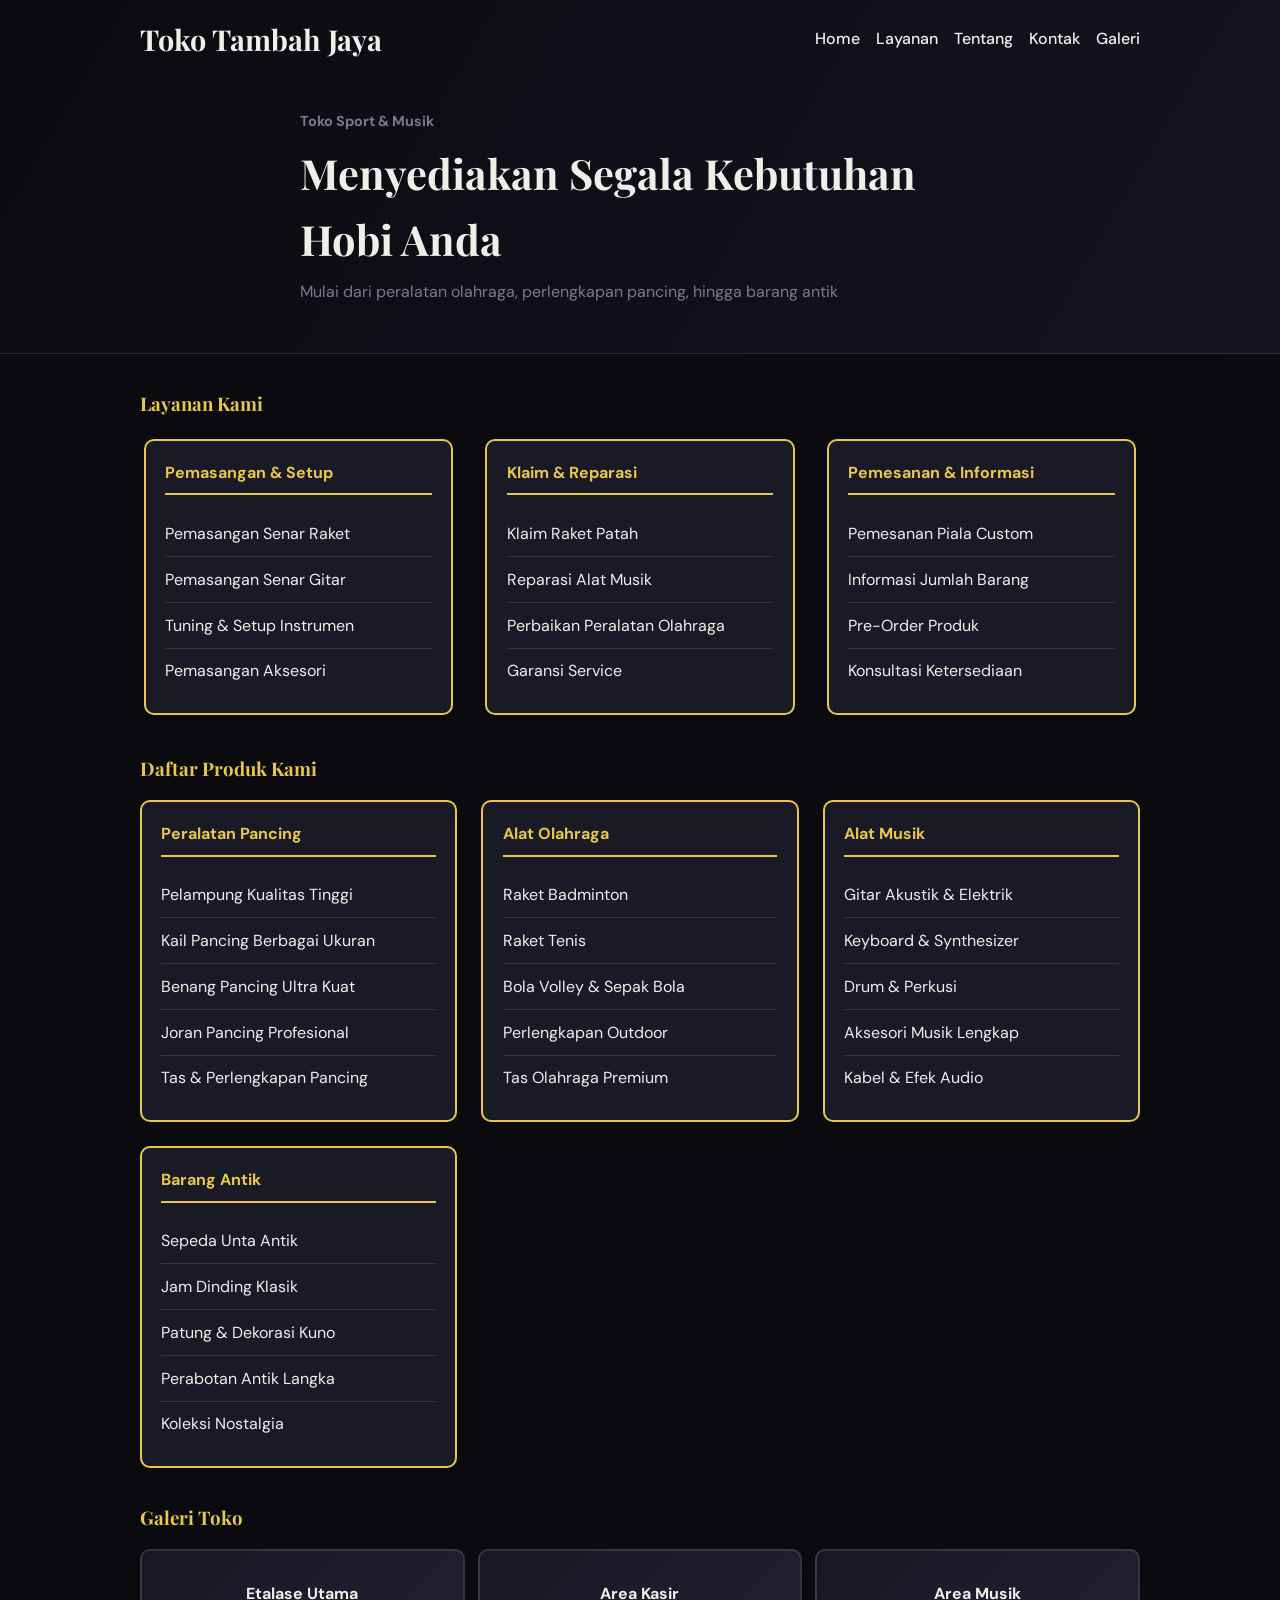
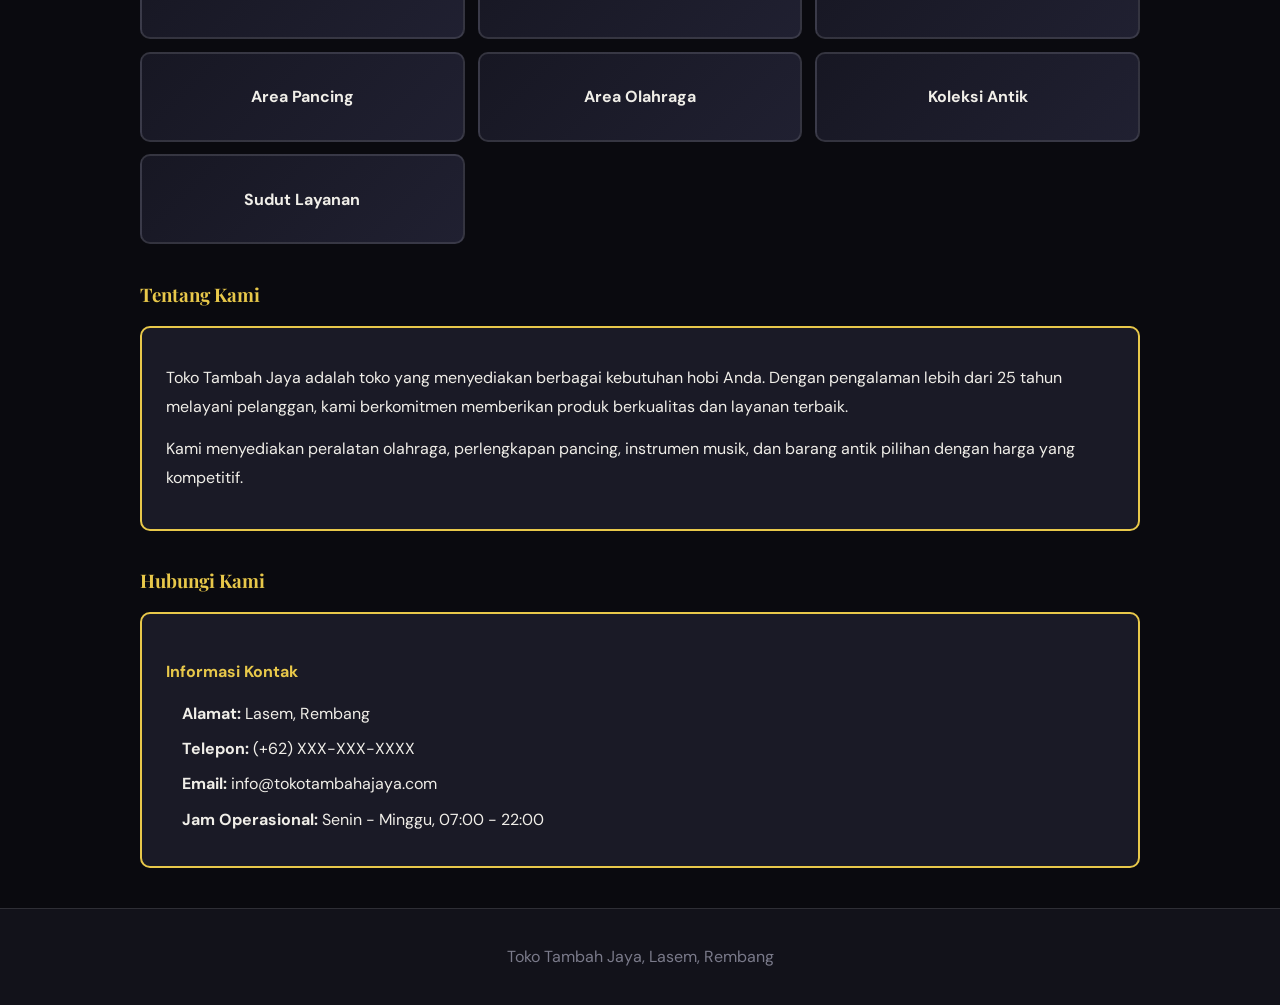
==== index.html @ a94e69ed "add first web" ====
<!doctype html>
<html lang="id">
  <head>
    <meta charset="UTF-8" />
    <meta name="viewport" content="width=device-width, initial-scale=1.0" />
    <title>Toko Tambah Jaya</title>
    <link rel="preconnect" href="https://fonts.googleapis.com" />
    <link rel="preconnect" href="https://fonts.gstatic.com" crossorigin />
    <link
      href="https://fonts.googleapis.com/css2?family=Playfair+Display:wght@700;900&family=DM+Sans:wght@400;500;700&display=swap"
      rel="stylesheet"
    />
    <link rel="stylesheet" href="style.css" />
  </head>
  <body>
    <header class="hero">
      <!-- Flexbox dipakai pada navbar -->
      <nav class="navbar container">
        <h1 class="logo">Toko Tambah Jaya</h1>
        <ul class="menu">
          <li><a href="#home">Home</a></li>
          <li><a href="#layanan">Layanan</a></li>
          <li><a href="#tentang">Tentang</a></li>
          <li><a href="#kontak">Kontak</a></li>
          <li><a href="#galeri">Galeri</a></li>
        </ul>
      </nav>

      <section class="hero-content container">
        <p class="label">Toko Sport & Musik </p>
        <h2>Menyediakan Segala Kebutuhan Hobi Anda</h2>
        <p>Mulai dari peralatan olahraga, perlengkapan pancing, hingga barang antik</p>
      </section>
    </header>

    <main class="main">

      <!-- Grid Layout dengan Box Model pada kategori layanan -->
      <section id="layanan" class="fitur container">
        <h3>Layanan Kami</h3>
        <div class="layanan-container">
          <div class="layanan-kategori">
            <h4>Pemasangan & Setup</h4>
            <ul class="layanan-list">
              <li>Pemasangan Senar Raket</li>
              <li>Pemasangan Senar Gitar</li>
              <li>Tuning & Setup Instrumen</li>
              <li>Pemasangan Aksesori</li>
            </ul>
          </div>
          <div class="layanan-kategori">
            <h4>Klaim & Reparasi</h4>
            <ul class="layanan-list">
              <li>Klaim Raket Patah</li>
              <li>Reparasi Alat Musik</li>
              <li>Perbaikan Peralatan Olahraga</li>
              <li>Garansi Service</li>
            </ul>
          </div>
          <div class="layanan-kategori">
            <h4>Pemesanan & Informasi</h4>
            <ul class="layanan-list">
              <li>Pemesanan Piala Custom</li>
              <li>Informasi Jumlah Barang</li>
              <li>Pre-Order Produk</li>
              <li>Konsultasi Ketersediaan</li>
            </ul>
          </div>
        </div>
      </section>

      <!-- Flexbox juga dipakai pada produk-list -->
      <section id="produk" class="produk container">
        <h3>Daftar Produk Kami</h3>
        <div class="kategori-produk">
          <div class="kategori">
            <h4>Peralatan Pancing</h4>
            <ul class="item-list">
              <li>Pelampung Kualitas Tinggi</li>
              <li>Kail Pancing Berbagai Ukuran</li>
              <li>Benang Pancing Ultra Kuat</li>
              <li>Joran Pancing Profesional</li>
              <li>Tas & Perlengkapan Pancing</li>
            </ul>
          </div>
          <div class="kategori">
            <h4>Alat Olahraga</h4>
            <ul class="item-list">
              <li>Raket Badminton</li>
              <li>Raket Tenis</li>
              <li>Bola Volley & Sepak Bola</li>
              <li>Perlengkapan Outdoor</li>
              <li>Tas Olahraga Premium</li>
            </ul>
          </div>
          <div class="kategori">
            <h4>Alat Musik</h4>
            <ul class="item-list">
              <li>Gitar Akustik & Elektrik</li>
              <li>Keyboard & Synthesizer</li>
              <li>Drum & Perkusi</li>
              <li>Aksesori Musik Lengkap</li>
              <li>Kabel & Efek Audio</li>
            </ul>
          </div>
          <div class="kategori">
            <h4>Barang Antik</h4>
            <ul class="item-list">
              <li>Sepeda Unta Antik</li>
              <li>Jam Dinding Klasik</li>
              <li>Patung & Dekorasi Kuno</li>
              <li>Perabotan Antik Langka</li>
              <li>Koleksi Nostalgia</li>
            </ul>
          </div>
        </div>
      </section>

      <!-- Grid Layout dipakai pada .galeri-grid -->
      <section id="galeri" class="galeri container">
        <h3>Galeri Toko</h3>
        <div class="galeri-grid">
          <div class="kotak">Etalase Utama</div>
          <div class="kotak">Area Kasir</div>
          <div class="kotak">Area Musik</div>
          <div class="kotak">Area Pancing</div>
          <div class="kotak">Area Olahraga</div>
          <div class="kotak">Koleksi Antik</div>
          <div class="kotak">Sudut Layanan</div>
        </div>
      </section>

      <!-- Tentang Kami Section -->
      <section id="tentang" class="tentang container">
        <h3>Tentang Kami</h3>
        <div class="tentang-content">
          <p>Toko Tambah Jaya adalah toko yang menyediakan berbagai kebutuhan hobi Anda. Dengan pengalaman lebih dari 25 tahun melayani pelanggan, kami berkomitmen memberikan produk berkualitas dan layanan terbaik.</p>
          <p>Kami menyediakan peralatan olahraga, perlengkapan pancing, instrumen musik, dan barang antik pilihan dengan harga yang kompetitif.</p>
        </div>
      </section>

      <!-- Kontak Section -->
      <section id="kontak" class="kontak container">
        <h3>Hubungi Kami</h3>
        <div class="kontak-content">
          <div class="kontak-info">
            <h4>Informasi Kontak</h4>
            <p><strong>Alamat:</strong> Lasem, Rembang</p>
            <p><strong>Telepon:</strong> (+62) XXX-XXX-XXXX</p>
            <p><strong>Email:</strong> info@tokotambahajaya.com</p>
            <p><strong>Jam Operasional:</strong> Senin - Minggu, 07:00 - 22:00</p>
          </div>
        </div>
      </section>
    </main>

    <footer class="footer">
      <p>Toko Tambah Jaya, Lasem, Rembang</p>
    </footer>
  </body>
</html>
---- style.css ----
/* Variabel warna utama tema website */
:root {
  --bg: #0a0a0f;
  --surface: #12121a;
  --card: #1a1a26;
  --text: #f0eee8;
  --muted: #7a7a8a;
  --line: rgba(255, 255, 255, 0.12);
  --accent: #e8c84a;
  --accent2: #4a9ee8;
}

/* Box sizing global agar ukuran elemen lebih konsisten */
* {
  box-sizing: border-box;
}

body {
  margin: 0;
  font-family: "DM Sans", sans-serif;
  color: var(--text);
  background: var(--bg);
  line-height: 1.6;
}

.container {
  /* Membatasi lebar konten di tengah halaman */
  width: min(1000px, 92%);
  margin: 0 auto;
}

.hero {
  background: linear-gradient(120deg, #0a0a0f 0%, #141420 100%);
  color: var(--text);
  padding-bottom: 3rem;
  border-bottom: 1px solid var(--line);
}

.navbar {
  /* Flexbox: menyusun logo dan menu secara horizontal */
  display: flex;
  justify-content: space-between;
  align-items: center;
  padding: 1rem 0;
  gap: 1rem;
}

.logo {
  margin: 0;
  font-family: "Playfair Display", serif;
  font-size: clamp(1.2rem, 2.5vw, 1.8rem);
}

.menu {
  list-style: none;
  display: flex;
  gap: 1rem;
  margin: 0;
  padding: 0;
}

.menu a {
  color: var(--text);
  text-decoration: none;
  font-weight: 500;
}

.menu a:hover {
  color: var(--accent);
}

.hero-content {
  padding: 2rem 0 0;
  max-width: 680px;
}

.label {
  margin: 0;
  color: var(--accent);
  font-weight: 700;
  font-size: 0.9rem;
}

.hero-content h2 {
  margin: 0.4rem 0;
  font-family: "Playfair Display", serif;
  font-size: clamp(1.6rem, 4vw, 2.6rem);
}

.hero-content p {
  margin: 0;
  color: var(--muted);
}

.fitur {
  margin-top: 2.2rem;
}

.fitur h3 {
  font-family: "Playfair Display", serif;
  color: var(--accent);
  margin-bottom: 1rem;
}

.layanan-container {
  /* Grid: kategori layanan dalam 3 kolom */
  display: grid;
  grid-template-columns: repeat(auto-fit, minmax(250px, 1fr));
  gap: 1.5rem;
}

.layanan-kategori {
  /* Box Model: padding, border, margin untuk visual hierarchy */
  background: var(--card);
  border: 2px solid var(--accent);
  border-radius: 10px;
  padding: 1.2rem;
  margin: 0.25rem;
}

.layanan-kategori h4 {
  margin-top: 0;
  margin-bottom: 1rem;
  color: var(--accent);
  border-bottom: 2px solid var(--accent);
  padding-bottom: 0.5rem;
}

.layanan-list {
  list-style: none;
  margin: 0;
  padding: 0;
}

.layanan-list li {
  padding: 0.6rem 0;
  color: var(--text);
  border-bottom: 1px solid var(--line);
}

.layanan-list li:last-child {
  border-bottom: none;
}

.produk h3,
.galeri h3 {
  margin-bottom: 1rem;
  font-family: "Playfair Display", serif;
  color: var(--accent);
}

.produk,
.galeri {
  margin-top: 2.2rem;
}

.produk-list {
  /* Flexbox: daftar produk sejajar lalu wrap saat ruang sempit */
  display: flex;
  gap: 1rem;
  flex-wrap: wrap;
}

.kategori-produk {
  /* Grid: kategori produk dalam 3 kolom */
  display: grid;
  grid-template-columns: repeat(auto-fit, minmax(250px, 1fr));
  gap: 1.5rem;
}

.kategori {
  background: var(--card);
  border: 2px solid var(--accent);
  border-radius: 10px;
  padding: 1.2rem;
}

.kategori h4 {
  margin-top: 0;
  margin-bottom: 1rem;
  color: var(--accent);
  border-bottom: 2px solid var(--accent);
  padding-bottom: 0.5rem;
}

.item-list {
  list-style: none;
  margin: 0;
  padding: 0;
}

.item-list li {
  padding: 0.6rem 0;
  color: var(--text);
  border-bottom: 1px solid var(--line);
}

.item-list li:last-child {
  border-bottom: none;
}

.produk-item {
  flex: 1 1 220px;
  background: var(--card);
  border: 2px solid var(--line);
  padding: 1rem;
  border-radius: 10px;
}

.galeri-grid {
  /* Grid: area galeri dibuat 3 kolom */
  display: grid;
  grid-template-columns: repeat(3, 1fr);
  gap: 0.8rem;
}

.kotak {
  background: linear-gradient(135deg, #171723 0%, #202031 100%);
  border: 2px solid var(--line);
  border-radius: 10px;
  min-height: 90px;
  display: grid;
  place-items: center;
  font-weight: 700;
  color: var(--text);
}

.tentang {
  margin-top: 2.2rem;
}

.tentang h3,
.kontak h3 {
  font-family: "Playfair Display", serif;
  color: var(--accent);
  margin-bottom: 1rem;
}

.tentang-content,
.kontak-content {
  background: var(--card);
  border: 2px solid var(--accent);
  border-radius: 10px;
  padding: 1.5rem;
}

.tentang-content p {
  margin: 0.8rem 0;
  color: var(--text);
  line-height: 1.8;
}

.kontak {
  margin-top: 2.2rem;
  margin-bottom: 2rem;
}

.kontak-info {
  color: var(--text);
}

.kontak-info h4 {
  color: var(--accent);
  margin-bottom: 1rem;
}

.kontak-info p {
  margin: 0.6rem 0;
  padding-left: 1rem;
}

.footer {
  margin-top: 2.5rem;
  text-align: center;
  padding: 1.2rem;
  color: var(--muted);
  background: var(--surface);
  border-top: 1px solid var(--line);
}

@media (max-width: 700px) {
  /* Responsive: di layar kecil, layout dibuat lebih vertikal */
  .navbar {
    flex-direction: column;
    align-items: flex-start;
  }

  .layanan-container {
    grid-template-columns: 1fr;
  }

  .kategori-produk {
    grid-template-columns: 1fr;
  }

  .galeri-grid {
    grid-template-columns: 1fr;
  }
}
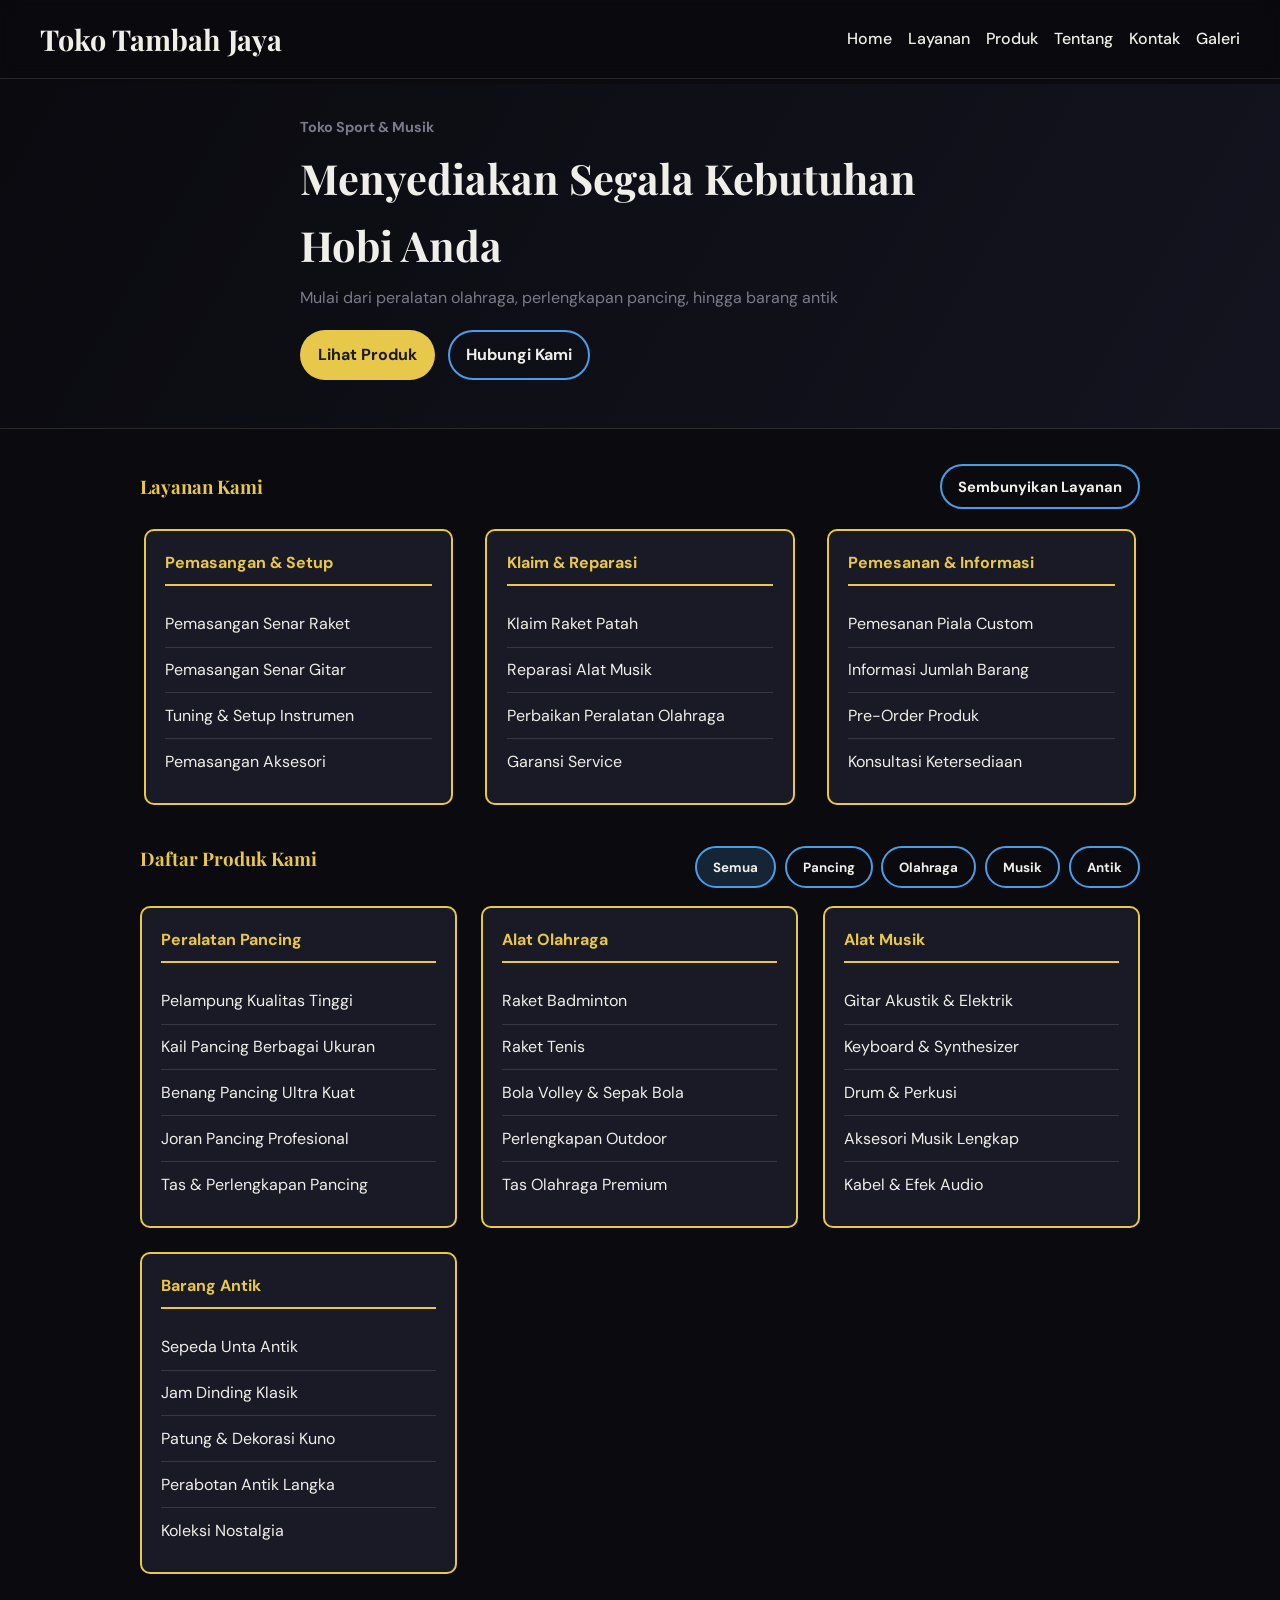
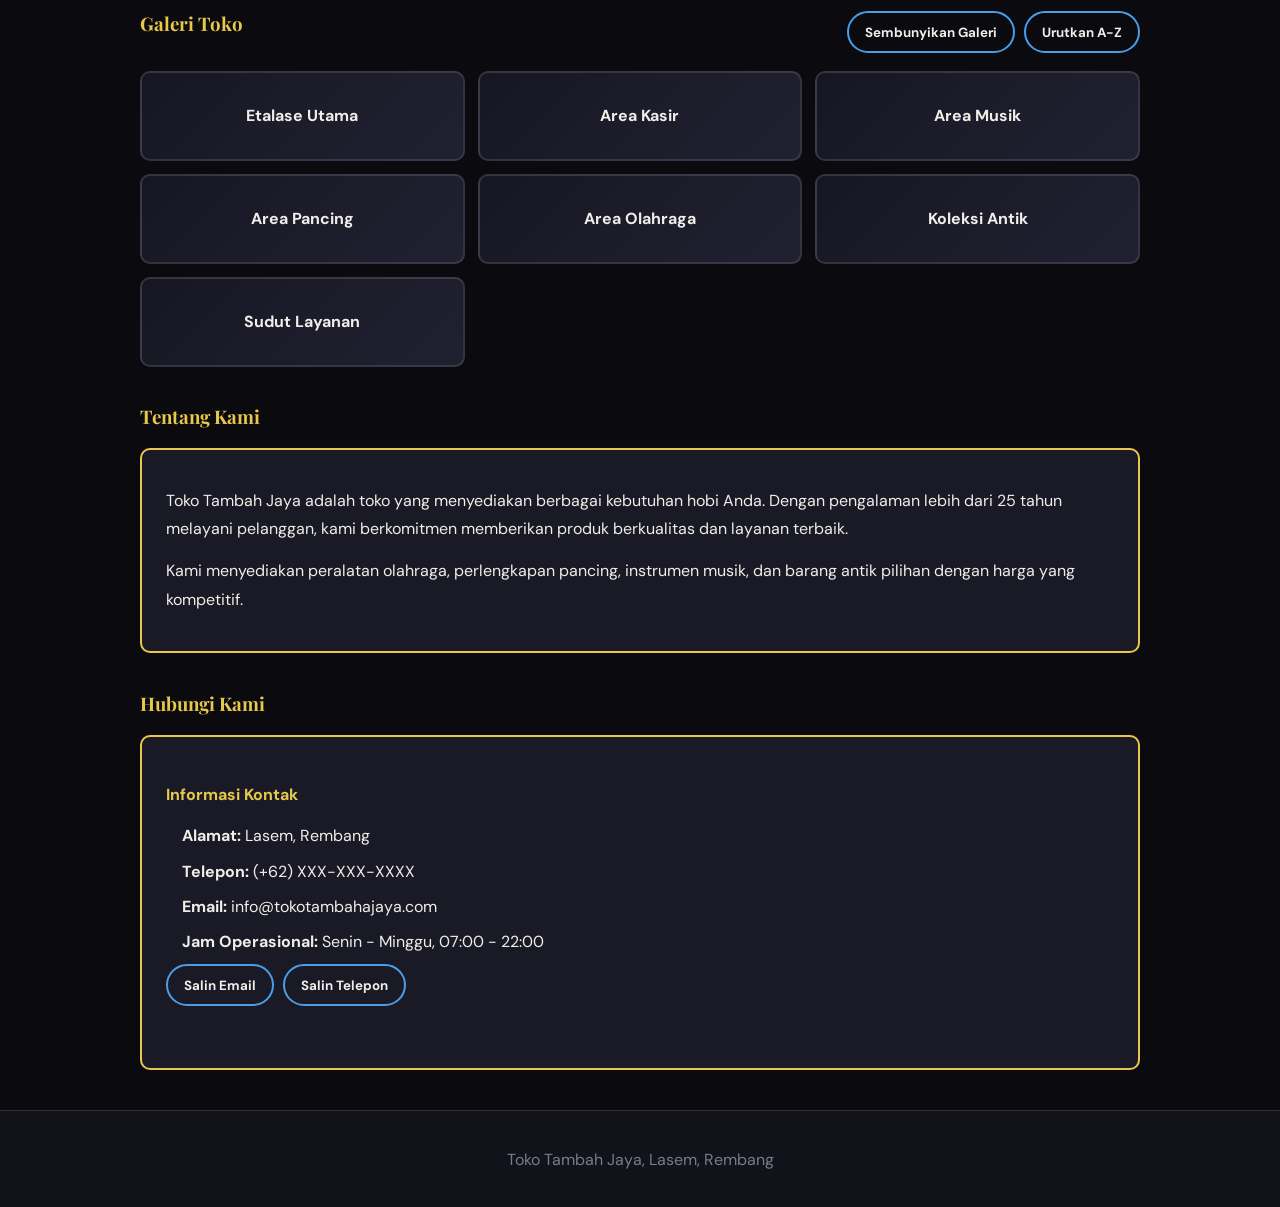
==== commit 4b7db045: "Add jquery lanjutan tugas" ====
--- a/index.html
+++ b/index.html
@@ -13,13 +13,14 @@
     <link rel="stylesheet" href="style.css" />
   </head>
   <body>
-    <header class="hero">
+    <header id="home" class="hero">
       <!-- Flexbox dipakai pada navbar -->
       <nav class="navbar container">
         <h1 class="logo">Toko Tambah Jaya</h1>
         <ul class="menu">
           <li><a href="#home">Home</a></li>
           <li><a href="#layanan">Layanan</a></li>
+          <li><a href="#produk">Produk</a></li>
           <li><a href="#tentang">Tentang</a></li>
           <li><a href="#kontak">Kontak</a></li>
           <li><a href="#galeri">Galeri</a></li>
@@ -30,6 +31,10 @@
         <p class="label">Toko Sport & Musik </p>
         <h2>Menyediakan Segala Kebutuhan Hobi Anda</h2>
         <p>Mulai dari peralatan olahraga, perlengkapan pancing, hingga barang antik</p>
+        <div class="cta-group">
+          <a class="btn btn-primary" href="#produk">Lihat Produk</a>
+          <a class="btn btn-secondary" href="#kontak">Hubungi Kami</a>
+        </div>
       </section>
     </header>
 
@@ -37,8 +42,19 @@
 
       <!-- Grid Layout dengan Box Model pada kategori layanan -->
       <section id="layanan" class="fitur container">
-        <h3>Layanan Kami</h3>
-        <div class="layanan-container">
+        <div class="section-head">
+          <h3>Layanan Kami</h3>
+          <button
+            id="toggle-layanan"
+            class="btn btn-secondary btn-toggle"
+            type="button"
+            aria-controls="layanan-list"
+            aria-expanded="true"
+          >
+            Sembunyikan Layanan
+          </button>
+        </div>
+        <div id="layanan-list" class="layanan-container">
           <div class="layanan-kategori">
             <h4>Pemasangan & Setup</h4>
             <ul class="layanan-list">
@@ -71,9 +87,18 @@
 
       <!-- Flexbox juga dipakai pada produk-list -->
       <section id="produk" class="produk container">
-        <h3>Daftar Produk Kami</h3>
-        <div class="kategori-produk">
-          <div class="kategori">
+        <div class="section-head">
+          <h3>Daftar Produk Kami</h3>
+          <div class="produk-actions">
+            <button class="btn btn-secondary btn-filter is-active" type="button" data-filter="all">Semua</button>
+            <button class="btn btn-secondary btn-filter" type="button" data-filter="pancing">Pancing</button>
+            <button class="btn btn-secondary btn-filter" type="button" data-filter="olahraga">Olahraga</button>
+            <button class="btn btn-secondary btn-filter" type="button" data-filter="musik">Musik</button>
+            <button class="btn btn-secondary btn-filter" type="button" data-filter="antik">Antik</button>
+          </div>
+        </div>
+        <div class="kategori-produk" id="produk-list">
+          <div class="kategori" data-category="pancing">
             <h4>Peralatan Pancing</h4>
             <ul class="item-list">
               <li>Pelampung Kualitas Tinggi</li>
@@ -83,7 +108,7 @@
               <li>Tas & Perlengkapan Pancing</li>
             </ul>
           </div>
-          <div class="kategori">
+          <div class="kategori" data-category="olahraga">
             <h4>Alat Olahraga</h4>
             <ul class="item-list">
               <li>Raket Badminton</li>
@@ -93,7 +118,7 @@
               <li>Tas Olahraga Premium</li>
             </ul>
           </div>
-          <div class="kategori">
+          <div class="kategori" data-category="musik">
             <h4>Alat Musik</h4>
             <ul class="item-list">
               <li>Gitar Akustik & Elektrik</li>
@@ -103,7 +128,7 @@
               <li>Kabel & Efek Audio</li>
             </ul>
           </div>
-          <div class="kategori">
+          <div class="kategori" data-category="antik">
             <h4>Barang Antik</h4>
             <ul class="item-list">
               <li>Sepeda Unta Antik</li>
@@ -118,8 +143,14 @@
 
       <!-- Grid Layout dipakai pada .galeri-grid -->
       <section id="galeri" class="galeri container">
-        <h3>Galeri Toko</h3>
-        <div class="galeri-grid">
+        <div class="section-head">
+          <h3>Galeri Toko</h3>
+          <div class="galeri-actions">
+            <button id="toggle-galeri" class="btn btn-secondary" type="button" aria-controls="galeri-list" aria-expanded="true">Sembunyikan Galeri</button>
+            <button id="urutkan-galeri" class="btn btn-secondary" type="button" data-sorted="false">Urutkan A-Z</button>
+          </div>
+        </div>
+        <div id="galeri-list" class="galeri-grid">
           <div class="kotak">Etalase Utama</div>
           <div class="kotak">Area Kasir</div>
           <div class="kotak">Area Musik</div>
@@ -149,6 +180,11 @@
             <p><strong>Telepon:</strong> (+62) XXX-XXX-XXXX</p>
             <p><strong>Email:</strong> info@tokotambahajaya.com</p>
             <p><strong>Jam Operasional:</strong> Senin - Minggu, 07:00 - 22:00</p>
+            <div class="kontak-actions">
+              <button id="copy-email" class="btn btn-secondary" type="button">Salin Email</button>
+              <button id="copy-phone" class="btn btn-secondary" type="button">Salin Telepon</button>
+            </div>
+            <p id="kontak-status" class="kontak-status" aria-live="polite"></p>
           </div>
         </div>
       </section>
@@ -157,5 +193,196 @@
     <footer class="footer">
       <p>Toko Tambah Jaya, Lasem, Rembang</p>
     </footer>
+
+    <script src="https://code.jquery.com/jquery-3.7.1.min.js"></script>
+    <script>
+      if (typeof window.jQuery !== "undefined") {
+        $(function () {
+          var $links = $(".menu a, .btn[href^='#']");
+          var $layananToggle = $("#toggle-layanan");
+          var $layananList = $("#layanan-list");
+          var $filterButtons = $(".btn-filter");
+          var $produkCards = $("#produk-list .kategori");
+          var $toggleGaleri = $("#toggle-galeri");
+          var $galeriList = $("#galeri-list");
+          var $galeriItems = $("#galeri-list .kotak");
+          var $sortGaleri = $("#urutkan-galeri");
+          var $copyEmail = $("#copy-email");
+          var $copyPhone = $("#copy-phone");
+          var $kontakStatus = $("#kontak-status");
+
+          $galeriItems.each(function (index) {
+            $(this).attr("data-original-index", index);
+          });
+
+          $links.on("click", function (event) {
+            var targetId = $(this).attr("href");
+            if (!targetId || targetId.charAt(0) !== "#") return;
+
+            var $target = $(targetId);
+            if (!$target.length) return;
+
+            event.preventDefault();
+
+            var navHeight = $(".navbar").outerHeight() || 0;
+            var destination = $target.offset().top - navHeight - 12;
+
+            $("html, body").animate(
+              {
+                scrollTop: Math.max(destination, 0),
+              },
+              500
+            );
+
+            $(".menu a").removeClass("active");
+            $('.menu a[href="' + targetId + '"]').addClass("active");
+          });
+
+          $layananToggle.on("click", function () {
+            var isVisible = $layananList.is(":visible");
+
+            $layananList.stop(true, true).slideToggle(280);
+            $(this)
+              .attr("aria-expanded", String(!isVisible))
+              .text(isVisible ? "Tampilkan Layanan" : "Sembunyikan Layanan")
+              .toggleClass("is-active", !isVisible);
+          });
+
+          function showCard($card) {
+            if ($card.is(":visible")) return;
+
+            $card
+              .stop(true, true)
+              .css("opacity", 0)
+              .slideDown(240)
+              .animate(
+                {
+                  opacity: 1
+                },
+                220
+              );
+          }
+
+          function hideCard($card) {
+            if (!$card.is(":visible")) return;
+
+            $card
+              .stop(true, true)
+              .animate(
+                {
+                  opacity: 0
+                },
+                170,
+                function () {
+                  $(this).slideUp(210);
+                }
+              );
+          }
+
+          $filterButtons.on("click", function () {
+            var filter = $(this).data("filter");
+
+            $filterButtons.removeClass("is-active");
+            $(this).addClass("is-active");
+
+            if (filter === "all") {
+              $produkCards.each(function () {
+                showCard($(this));
+              });
+              return;
+            }
+
+            $produkCards.each(function () {
+              var $card = $(this);
+              var category = $card.data("category");
+              if (category === filter) {
+                showCard($card);
+              } else {
+                hideCard($card);
+              }
+            });
+          });
+
+          $toggleGaleri.on("click", function () {
+            var isVisible = $galeriList.is(":visible");
+            $galeriList.stop(true, true).slideToggle(250);
+            $(this)
+              .attr("aria-expanded", String(!isVisible))
+              .text(isVisible ? "Tampilkan Galeri" : "Sembunyikan Galeri");
+          });
+
+          $sortGaleri.on("click", function () {
+            if (!$galeriItems.length) return;
+
+            var isSorted = $(this).attr("data-sorted") === "true";
+            var $items = $galeriList.children(".kotak").get();
+
+            $items.sort(function (a, b) {
+              var aText = $(a).text().trim();
+              var bText = $(b).text().trim();
+
+              if (isSorted) {
+                return Number($(a).attr("data-original-index")) - Number($(b).attr("data-original-index"));
+              }
+
+              return aText.localeCompare(bText, "id");
+            });
+
+            $.each($items, function (_, item) {
+              $galeriList.append(item);
+            });
+
+            $(this)
+              .attr("data-sorted", String(!isSorted))
+              .text(isSorted ? "Urutkan A-Z" : "Kembalikan Urutan");
+          });
+
+          function copyText(text, label) {
+            if (navigator.clipboard && window.isSecureContext) {
+              navigator.clipboard.writeText(text).then(function () {
+                $kontakStatus.text(label + " berhasil disalin.");
+              }).catch(function () {
+                $kontakStatus.text("Gagal menyalin " + label.toLowerCase() + ".");
+              });
+              return;
+            }
+
+            var $tempInput = $("<input>");
+            $("body").append($tempInput);
+            $tempInput.val(text).trigger("select");
+
+            try {
+              document.execCommand("copy");
+              $kontakStatus.text(label + " berhasil disalin.");
+            } catch (error) {
+              $kontakStatus.text("Gagal menyalin " + label.toLowerCase() + ".");
+            }
+
+            $tempInput.remove();
+          }
+
+          $copyEmail.on("click", function () {
+            copyText("info@tokotambahajaya.com", "Email");
+          });
+
+          $copyPhone.on("click", function () {
+            copyText("(+62) XXX-XXX-XXXX", "Telepon");
+          });
+
+          function revealOnScroll() {
+            var triggerBottom = $(window).scrollTop() + $(window).height() * 0.9;
+            $("main section").each(function () {
+              var $section = $(this);
+              if ($section.offset().top < triggerBottom) {
+                $section.addClass("is-visible");
+              }
+            });
+          }
+
+          $(window).on("scroll", revealOnScroll);
+          revealOnScroll();
+        });
+      }
+    </script>
   </body>
 </html>
--- a/style.css
+++ b/style.css
@@ -21,6 +21,7 @@
   color: var(--text);
   background: var(--bg);
   line-height: 1.6;
+  padding-top: 84px;
 }
 
 .container {
@@ -41,8 +42,17 @@
   display: flex;
   justify-content: space-between;
   align-items: center;
-  padding: 1rem 0;
+  padding: 1rem clamp(1rem, 4vw, 2.5rem);
   gap: 1rem;
+  position: fixed;
+  top: 0;
+  left: 0;
+  right: 0;
+  width: 100%;
+  z-index: 20;
+  backdrop-filter: blur(8px);
+  background: rgba(10, 10, 15, 0.72);
+  border-bottom: 1px solid var(--line);
 }
 
 .logo {
@@ -63,10 +73,15 @@
   color: var(--text);
   text-decoration: none;
   font-weight: 500;
-}
-
-.menu a:hover {
-  color: var(--accent);
+  padding-bottom: 0.2rem;
+  border-bottom: 2px solid transparent;
+  transition: color 0.2s ease, border-color 0.2s ease;
+}
+
+.menu a:hover,
+.menu a.active {
+  color: var(--accent);
+  border-color: var(--accent);
 }
 
 .hero-content {
@@ -92,14 +107,83 @@
   color: var(--muted);
 }
 
+.cta-group {
+  display: flex;
+  flex-wrap: wrap;
+  gap: 0.8rem;
+  margin-top: 1.2rem;
+}
+
+.btn {
+  font-family: inherit;
+  text-decoration: none;
+  font-weight: 700;
+  padding: 0.65rem 1rem;
+  border-radius: 999px;
+  border: 2px solid transparent;
+  background: transparent;
+  cursor: pointer;
+  transition: transform 0.2s ease, border-color 0.2s ease, opacity 0.2s ease;
+}
+
+.btn:hover {
+  transform: translateY(-2px);
+}
+
+.btn-primary {
+  background: var(--accent);
+  color: #1c1a10;
+}
+
+.btn-secondary {
+  border-color: var(--accent2);
+  color: var(--text);
+}
+
+.btn-secondary:hover {
+  background: rgba(74, 158, 232, 0.12);
+}
+
 .fitur {
   margin-top: 2.2rem;
 }
 
+main section {
+  scroll-margin-top: 7rem;
+  opacity: 0;
+  transform: translateY(20px);
+  transition: opacity 0.45s ease, transform 0.45s ease;
+}
+
+main section.is-visible {
+  opacity: 1;
+  transform: translateY(0);
+}
+
 .fitur h3 {
   font-family: "Playfair Display", serif;
   color: var(--accent);
-  margin-bottom: 1rem;
+  margin: 0;
+}
+
+.section-head {
+  display: flex;
+  justify-content: space-between;
+  align-items: center;
+  gap: 1rem;
+  margin-bottom: 1rem;
+}
+
+.section-head h3 {
+  margin: 0;
+}
+
+.btn-toggle {
+  font-size: 0.92rem;
+}
+
+.btn-toggle.is-active {
+  background: rgba(74, 158, 232, 0.16);
 }
 
 .layanan-container {
@@ -154,6 +238,19 @@
   margin-top: 2.2rem;
 }
 
+.produk-actions,
+.galeri-actions,
+.kontak-actions {
+  display: flex;
+  flex-wrap: wrap;
+  gap: 0.55rem;
+}
+
+.btn-filter.is-active {
+  background: rgba(74, 158, 232, 0.18);
+  border-color: var(--accent2);
+}
+
 .produk-list {
   /* Flexbox: daftar produk sejajar lalu wrap saat ruang sempit */
   display: flex;
@@ -173,6 +270,8 @@
   border: 2px solid var(--accent);
   border-radius: 10px;
   padding: 1.2rem;
+  transition: opacity 0.2s ease;
+  will-change: opacity, transform;
 }
 
 .kategori h4 {
@@ -223,6 +322,7 @@
   place-items: center;
   font-weight: 700;
   color: var(--text);
+  transition: border-color 0.2s ease, box-shadow 0.2s ease, transform 0.2s ease;
 }
 
 .tentang {
@@ -267,6 +367,13 @@
 .kontak-info p {
   margin: 0.6rem 0;
   padding-left: 1rem;
+}
+
+.kontak-status {
+  margin: 0.9rem 0 0;
+  padding-left: 0;
+  color: #c9d8ff;
+  min-height: 1.2rem;
 }
 
 .footer {
@@ -280,15 +387,26 @@
 
 @media (max-width: 700px) {
   /* Responsive: di layar kecil, layout dibuat lebih vertikal */
+  body {
+    padding-top: 112px;
+  }
+
   .navbar {
     flex-direction: column;
     align-items: flex-start;
+    width: 100%;
+    padding: 0.75rem 1rem;
   }
 
   .layanan-container {
     grid-template-columns: 1fr;
   }
 
+  .section-head {
+    flex-direction: column;
+    align-items: flex-start;
+  }
+
   .kategori-produk {
     grid-template-columns: 1fr;
   }
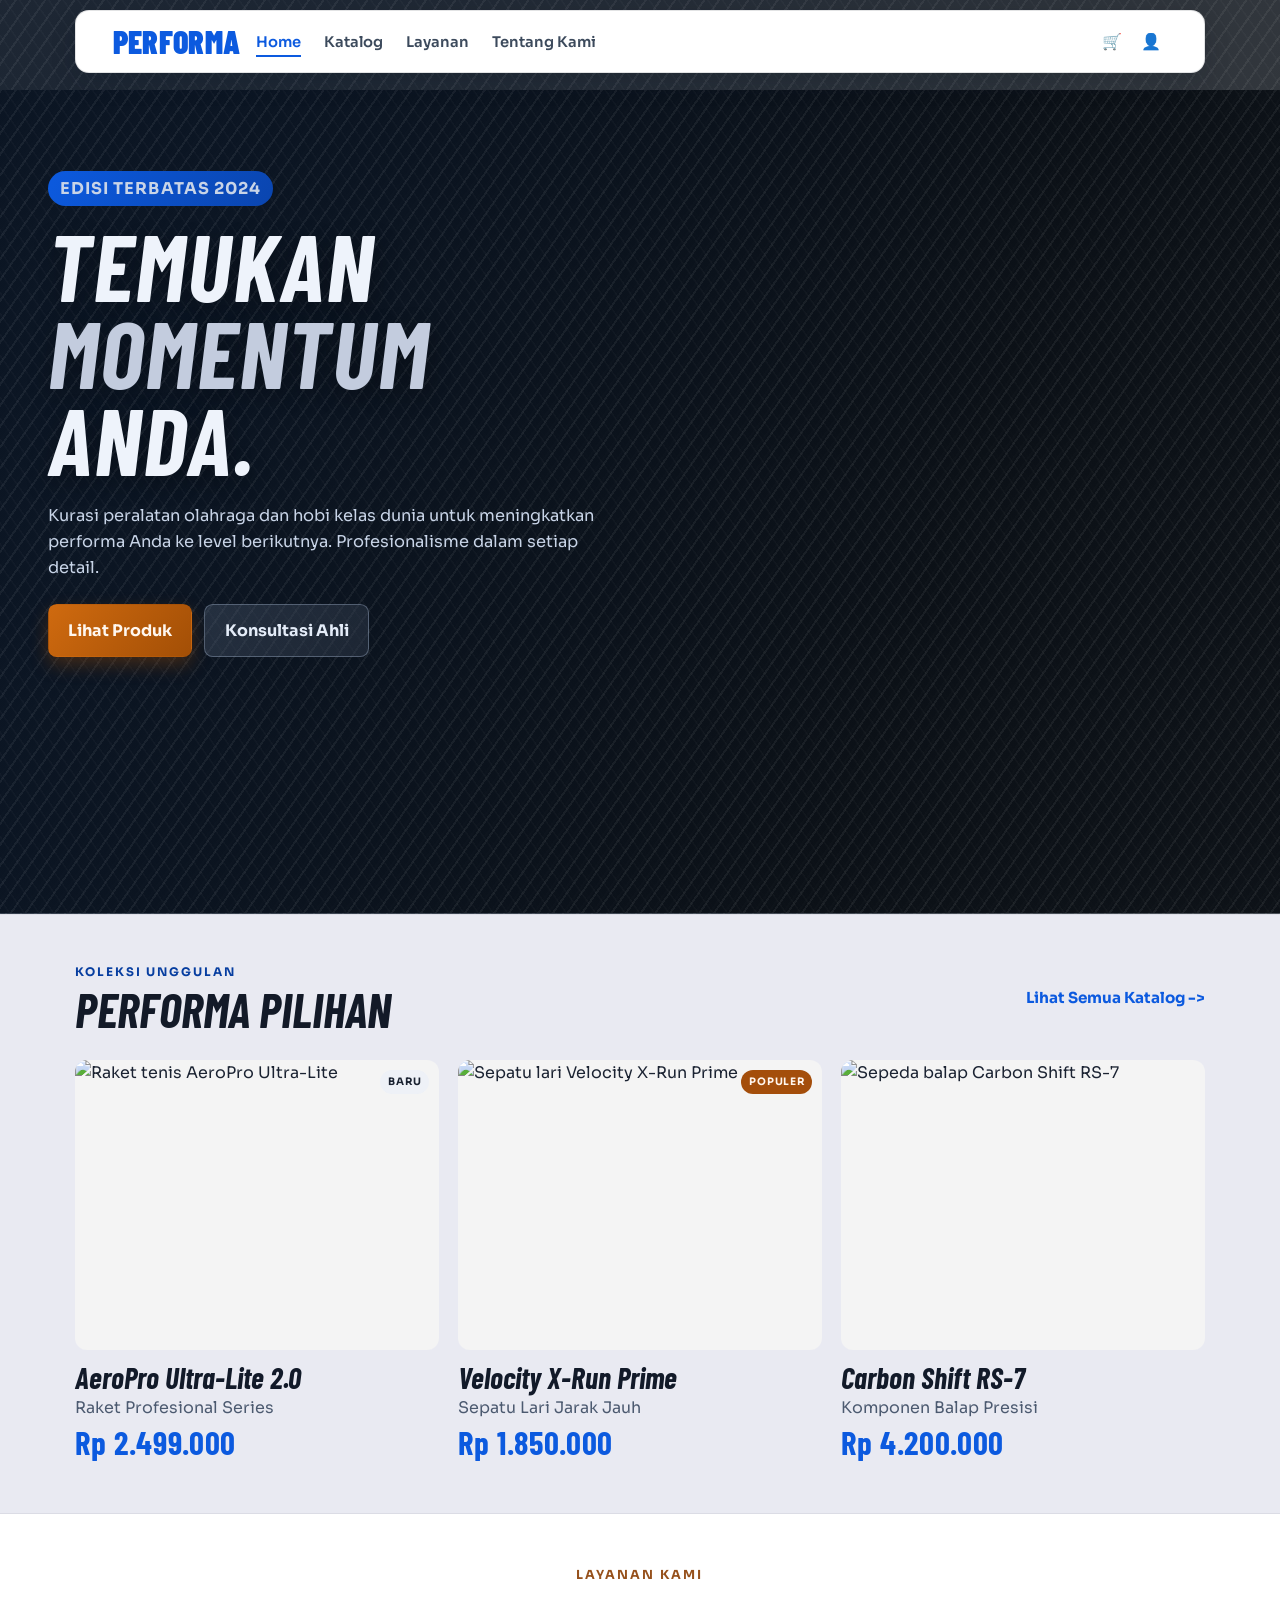
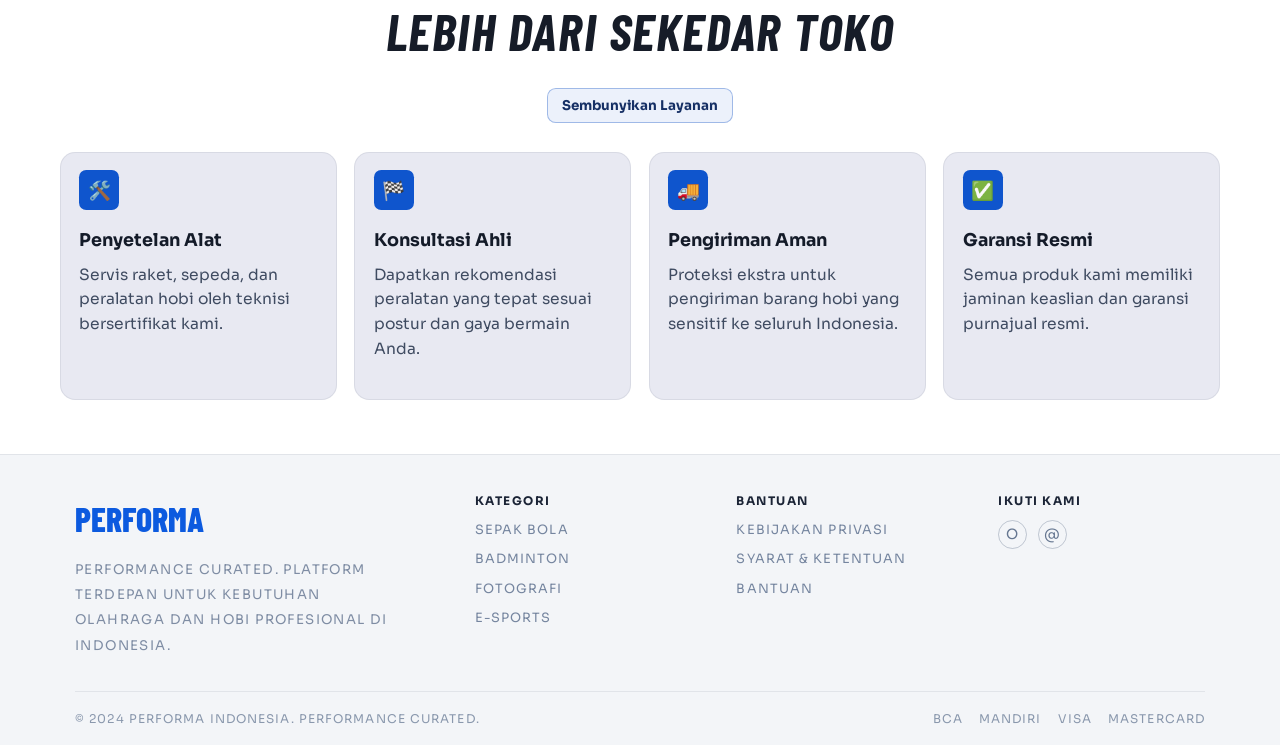
==== commit 177f1c57: "add katalog dan jquery" ====
--- a/index.html
+++ b/index.html
@@ -7,191 +7,189 @@
     <link rel="preconnect" href="https://fonts.googleapis.com" />
     <link rel="preconnect" href="https://fonts.gstatic.com" crossorigin />
     <link
-      href="https://fonts.googleapis.com/css2?family=Playfair+Display:wght@700;900&family=DM+Sans:wght@400;500;700&display=swap"
+      href="https://fonts.googleapis.com/css2?family=Barlow+Condensed:ital,wght@0,600;0,700;0,800;0,900;1,700;1,800;1,900&family=Sora:wght@400;500;600;700&display=swap"
       rel="stylesheet"
     />
     <link rel="stylesheet" href="style.css" />
   </head>
   <body>
     <header id="home" class="hero">
-      <!-- Flexbox dipakai pada navbar -->
       <nav class="navbar container">
-        <h1 class="logo">Toko Tambah Jaya</h1>
-        <ul class="menu">
-          <li><a href="#home">Home</a></li>
-          <li><a href="#layanan">Layanan</a></li>
-          <li><a href="#produk">Produk</a></li>
-          <li><a href="#tentang">Tentang</a></li>
-          <li><a href="#kontak">Kontak</a></li>
-          <li><a href="#galeri">Galeri</a></li>
-        </ul>
+        <h1 class="logo">PERFORMA</h1>
+        <div class="nav-main">
+          <ul class="menu">
+            <li><a href="#home" class="active">Home</a></li>
+            <li><a href="katalog.html">Katalog</a></li>
+            <li><a href="#layanan">Layanan</a></li>
+            <li><a href="#tentang">Tentang Kami</a></li>
+          </ul>
+        </div>
+        <div class="nav-tools" aria-label="Aksi cepat">
+          <button class="tool-btn" type="button" aria-label="Keranjang">🛒</button>
+          <button class="tool-btn" type="button" aria-label="Akun">👤</button>
+        </div>
       </nav>
 
       <section class="hero-content container">
-        <p class="label">Toko Sport & Musik </p>
-        <h2>Menyediakan Segala Kebutuhan Hobi Anda</h2>
-        <p>Mulai dari peralatan olahraga, perlengkapan pancing, hingga barang antik</p>
+        <p class="label">EDISI TERBATAS 2024</p>
+        <h2>
+          <span>TEMUKAN</span>
+          <span class="highlight">MOMENTUM</span>
+          <span>ANDA.</span>
+        </h2>
+        <p>
+          Kurasi peralatan olahraga dan hobi kelas dunia untuk meningkatkan performa Anda ke level
+          berikutnya. Profesionalisme dalam setiap detail.
+        </p>
         <div class="cta-group">
-          <a class="btn btn-primary" href="#produk">Lihat Produk</a>
-          <a class="btn btn-secondary" href="#kontak">Hubungi Kami</a>
+          <a class="btn btn-primary" href="katalog.html">Lihat Produk</a>
+          <a class="btn btn-secondary" href="#layanan">Konsultasi Ahli</a>
         </div>
       </section>
     </header>
 
     <main class="main">
-
-      <!-- Grid Layout dengan Box Model pada kategori layanan -->
-      <section id="layanan" class="fitur container">
-        <div class="section-head">
-          <h3>Layanan Kami</h3>
-          <button
-            id="toggle-layanan"
-            class="btn btn-secondary btn-toggle"
-            type="button"
-            aria-controls="layanan-list"
-            aria-expanded="true"
-          >
-            Sembunyikan Layanan
-          </button>
-        </div>
-        <div id="layanan-list" class="layanan-container">
-          <div class="layanan-kategori">
-            <h4>Pemasangan & Setup</h4>
-            <ul class="layanan-list">
-              <li>Pemasangan Senar Raket</li>
-              <li>Pemasangan Senar Gitar</li>
-              <li>Tuning & Setup Instrumen</li>
-              <li>Pemasangan Aksesori</li>
-            </ul>
-          </div>
-          <div class="layanan-kategori">
-            <h4>Klaim & Reparasi</h4>
-            <ul class="layanan-list">
-              <li>Klaim Raket Patah</li>
-              <li>Reparasi Alat Musik</li>
-              <li>Perbaikan Peralatan Olahraga</li>
-              <li>Garansi Service</li>
-            </ul>
-          </div>
-          <div class="layanan-kategori">
-            <h4>Pemesanan & Informasi</h4>
-            <ul class="layanan-list">
-              <li>Pemesanan Piala Custom</li>
-              <li>Informasi Jumlah Barang</li>
-              <li>Pre-Order Produk</li>
-              <li>Konsultasi Ketersediaan</li>
-            </ul>
+      <section id="unggulan" class="featured">
+        <div class="container">
+          <div class="featured-head">
+            <div>
+              <p class="featured-label">KOLEKSI UNGGULAN</p>
+              <h3>PERFORMA PILIHAN</h3>
+            </div>
+            <a class="featured-link" href="katalog.html">Lihat Semua Katalog <span aria-hidden="true">-></span></a>
+          </div>
+
+          <div class="featured-grid">
+            <article class="featured-card">
+              <div class="featured-image-wrap">
+                <span class="featured-badge">BARU</span>
+                <img
+                  class="featured-image"
+                  src="https://images.unsplash.com/photo-1617083934557-492be6f6ce5f?auto=format&fit=crop&w=900&q=80"
+                  alt="Raket tenis AeroPro Ultra-Lite"
+                />
+              </div>
+              <h4>AeroPro Ultra-Lite 2.0</h4>
+              <p>Raket Profesional Series</p>
+              <strong>Rp 2.499.000</strong>
+            </article>
+
+            <article class="featured-card">
+              <div class="featured-image-wrap">
+                <span class="featured-badge featured-badge-popular">POPULER</span>
+                <img
+                  class="featured-image"
+                  src="https://images.unsplash.com/photo-1542291026-7eec264c27ff?auto=format&fit=crop&w=900&q=80"
+                  alt="Sepatu lari Velocity X-Run Prime"
+                />
+              </div>
+              <h4>Velocity X-Run Prime</h4>
+              <p>Sepatu Lari Jarak Jauh</p>
+              <strong>Rp 1.850.000</strong>
+            </article>
+
+            <article class="featured-card">
+              <div class="featured-image-wrap">
+                <img
+                  class="featured-image"
+                  src="https://images.unsplash.com/photo-1517649763962-0c623066013b?auto=format&fit=crop&w=900&q=80"
+                  alt="Sepeda balap Carbon Shift RS-7"
+                />
+              </div>
+              <h4>Carbon Shift RS-7</h4>
+              <p>Komponen Balap Presisi</p>
+              <strong>Rp 4.200.000</strong>
+            </article>
           </div>
         </div>
       </section>
 
-      <!-- Flexbox juga dipakai pada produk-list -->
-      <section id="produk" class="produk container">
-        <div class="section-head">
-          <h3>Daftar Produk Kami</h3>
-          <div class="produk-actions">
-            <button class="btn btn-secondary btn-filter is-active" type="button" data-filter="all">Semua</button>
-            <button class="btn btn-secondary btn-filter" type="button" data-filter="pancing">Pancing</button>
-            <button class="btn btn-secondary btn-filter" type="button" data-filter="olahraga">Olahraga</button>
-            <button class="btn btn-secondary btn-filter" type="button" data-filter="musik">Musik</button>
-            <button class="btn btn-secondary btn-filter" type="button" data-filter="antik">Antik</button>
-          </div>
-        </div>
-        <div class="kategori-produk" id="produk-list">
-          <div class="kategori" data-category="pancing">
-            <h4>Peralatan Pancing</h4>
-            <ul class="item-list">
-              <li>Pelampung Kualitas Tinggi</li>
-              <li>Kail Pancing Berbagai Ukuran</li>
-              <li>Benang Pancing Ultra Kuat</li>
-              <li>Joran Pancing Profesional</li>
-              <li>Tas & Perlengkapan Pancing</li>
-            </ul>
-          </div>
-          <div class="kategori" data-category="olahraga">
-            <h4>Alat Olahraga</h4>
-            <ul class="item-list">
-              <li>Raket Badminton</li>
-              <li>Raket Tenis</li>
-              <li>Bola Volley & Sepak Bola</li>
-              <li>Perlengkapan Outdoor</li>
-              <li>Tas Olahraga Premium</li>
-            </ul>
-          </div>
-          <div class="kategori" data-category="musik">
-            <h4>Alat Musik</h4>
-            <ul class="item-list">
-              <li>Gitar Akustik & Elektrik</li>
-              <li>Keyboard & Synthesizer</li>
-              <li>Drum & Perkusi</li>
-              <li>Aksesori Musik Lengkap</li>
-              <li>Kabel & Efek Audio</li>
-            </ul>
-          </div>
-          <div class="kategori" data-category="antik">
-            <h4>Barang Antik</h4>
-            <ul class="item-list">
-              <li>Sepeda Unta Antik</li>
-              <li>Jam Dinding Klasik</li>
-              <li>Patung & Dekorasi Kuno</li>
-              <li>Perabotan Antik Langka</li>
-              <li>Koleksi Nostalgia</li>
-            </ul>
-          </div>
-        </div>
-      </section>
-
-      <!-- Grid Layout dipakai pada .galeri-grid -->
-      <section id="galeri" class="galeri container">
-        <div class="section-head">
-          <h3>Galeri Toko</h3>
-          <div class="galeri-actions">
-            <button id="toggle-galeri" class="btn btn-secondary" type="button" aria-controls="galeri-list" aria-expanded="true">Sembunyikan Galeri</button>
-            <button id="urutkan-galeri" class="btn btn-secondary" type="button" data-sorted="false">Urutkan A-Z</button>
-          </div>
-        </div>
-        <div id="galeri-list" class="galeri-grid">
-          <div class="kotak">Etalase Utama</div>
-          <div class="kotak">Area Kasir</div>
-          <div class="kotak">Area Musik</div>
-          <div class="kotak">Area Pancing</div>
-          <div class="kotak">Area Olahraga</div>
-          <div class="kotak">Koleksi Antik</div>
-          <div class="kotak">Sudut Layanan</div>
-        </div>
-      </section>
-
-      <!-- Tentang Kami Section -->
-      <section id="tentang" class="tentang container">
-        <h3>Tentang Kami</h3>
-        <div class="tentang-content">
-          <p>Toko Tambah Jaya adalah toko yang menyediakan berbagai kebutuhan hobi Anda. Dengan pengalaman lebih dari 25 tahun melayani pelanggan, kami berkomitmen memberikan produk berkualitas dan layanan terbaik.</p>
-          <p>Kami menyediakan peralatan olahraga, perlengkapan pancing, instrumen musik, dan barang antik pilihan dengan harga yang kompetitif.</p>
-        </div>
-      </section>
-
-      <!-- Kontak Section -->
-      <section id="kontak" class="kontak container">
-        <h3>Hubungi Kami</h3>
-        <div class="kontak-content">
-          <div class="kontak-info">
-            <h4>Informasi Kontak</h4>
-            <p><strong>Alamat:</strong> Lasem, Rembang</p>
-            <p><strong>Telepon:</strong> (+62) XXX-XXX-XXXX</p>
-            <p><strong>Email:</strong> info@tokotambahajaya.com</p>
-            <p><strong>Jam Operasional:</strong> Senin - Minggu, 07:00 - 22:00</p>
-            <div class="kontak-actions">
-              <button id="copy-email" class="btn btn-secondary" type="button">Salin Email</button>
-              <button id="copy-phone" class="btn btn-secondary" type="button">Salin Telepon</button>
+      <section id="layanan" class="fitur">
+        <div class="container fitur-inner">
+          <div class="section-head">
+            <div>
+              <p class="fitur-label">LAYANAN KAMI</p>
+              <h3>LEBIH DARI SEKEDAR TOKO</h3>
             </div>
-            <p id="kontak-status" class="kontak-status" aria-live="polite"></p>
+            <button
+              id="toggle-layanan"
+              class="btn btn-secondary btn-toggle"
+              type="button"
+              aria-controls="layanan-list"
+              aria-expanded="true"
+            >
+              Sembunyikan Layanan
+            </button>
+          </div>
+          <div id="layanan-list" class="layanan-container">
+            <article class="layanan-kategori">
+              <span class="layanan-icon" aria-hidden="true">🛠️</span>
+              <h4>Penyetelan Alat</h4>
+              <p>Servis raket, sepeda, dan peralatan hobi oleh teknisi bersertifikat kami.</p>
+            </article>
+            <article class="layanan-kategori">
+              <span class="layanan-icon" aria-hidden="true">🏁</span>
+              <h4>Konsultasi Ahli</h4>
+              <p>Dapatkan rekomendasi peralatan yang tepat sesuai postur dan gaya bermain Anda.</p>
+            </article>
+            <article class="layanan-kategori">
+              <span class="layanan-icon" aria-hidden="true">🚚</span>
+              <h4>Pengiriman Aman</h4>
+              <p>Proteksi ekstra untuk pengiriman barang hobi yang sensitif ke seluruh Indonesia.</p>
+            </article>
+            <article class="layanan-kategori">
+              <span class="layanan-icon" aria-hidden="true">✅</span>
+              <h4>Garansi Resmi</h4>
+              <p>Semua produk kami memiliki jaminan keaslian dan garansi purnajual resmi.</p>
+            </article>
           </div>
         </div>
       </section>
     </main>
 
-    <footer class="footer">
-      <p>Toko Tambah Jaya, Lasem, Rembang</p>
+    <footer class="footer" id="tentang">
+      <div class="container footer-main">
+        <div class="footer-brand">
+          <h4>PERFORMA</h4>
+          <p>
+            PERFORMANCE CURATED. PLATFORM TERDEPAN UNTUK KEBUTUHAN OLAHRAGA DAN HOBI
+            PROFESIONAL DI INDONESIA.
+          </p>
+        </div>
+
+        <div class="footer-col">
+          <h5>KATEGORI</h5>
+          <a href="#">SEPAK BOLA</a>
+          <a href="#">BADMINTON</a>
+          <a href="#">FOTOGRAFI</a>
+          <a href="#">E-SPORTS</a>
+        </div>
+
+        <div class="footer-col">
+          <h5>BANTUAN</h5>
+          <a href="#">KEBIJAKAN PRIVASI</a>
+          <a href="#">SYARAT &amp; KETENTUAN</a>
+          <a href="#">BANTUAN</a>
+        </div>
+
+        <div class="footer-col footer-social">
+          <h5>IKUTI KAMI</h5>
+          <div class="social-row">
+            <a href="#" aria-label="Website">O</a>
+            <a href="#" aria-label="Sosial">@</a>
+          </div>
+        </div>
+      </div>
+
+      <div class="container footer-bottom">
+        <p>&copy; 2024 PERFORMA INDONESIA. PERFORMANCE CURATED.</p>
+        <div class="payment-list">
+          <span>BCA</span>
+          <span>MANDIRI</span>
+          <span>VISA</span>
+          <span>MASTERCARD</span>
+        </div>
+      </div>
     </footer>
 
     <script src="https://code.jquery.com/jquery-3.7.1.min.js"></script>
--- a/style.css
+++ b/style.css
@@ -1,169 +1,395 @@
-/* Variabel warna utama tema website */
 :root {
-  --bg: #0a0a0f;
-  --surface: #12121a;
-  --card: #1a1a26;
-  --text: #f0eee8;
-  --muted: #7a7a8a;
-  --line: rgba(255, 255, 255, 0.12);
-  --accent: #e8c84a;
-  --accent2: #4a9ee8;
-}
-
-/* Box sizing global agar ukuran elemen lebih konsisten */
+  --bg: #0b111b;
+  --surface: #f8fafc;
+  --ink: #111827;
+  --muted: #95a3b8;
+  --line: rgba(149, 163, 184, 0.26);
+  --brand: #0c5adf;
+  --brand-deep: #073ea0;
+  --accent: #ba5f0a;
+  --card-dark: #101826;
+  --card-mid: #19263a;
+}
+
 * {
   box-sizing: border-box;
 }
 
+html {
+  scroll-behavior: smooth;
+}
+
 body {
   margin: 0;
-  font-family: "DM Sans", sans-serif;
-  color: var(--text);
-  background: var(--bg);
+  font-family: "Sora", sans-serif;
+  color: #e5edf8;
+  background:
+    repeating-linear-gradient(
+      125deg,
+      rgba(255, 255, 255, 0.06) 0,
+      rgba(255, 255, 255, 0.06) 2px,
+      transparent 2px,
+      transparent 12px
+    ),
+    repeating-linear-gradient(
+      -125deg,
+      rgba(255, 255, 255, 0.025) 0,
+      rgba(255, 255, 255, 0.025) 1px,
+      transparent 2px,
+      transparent 12px
+    ),
+    linear-gradient(110deg, rgba(10, 20, 34, 0.92) 15%, rgba(3, 8, 14, 0.8) 70%);
   line-height: 1.6;
-  padding-top: 84px;
+  padding-top: 90px;
+  overflow-x: hidden;
 }
 
 .container {
-  /* Membatasi lebar konten di tengah halaman */
-  width: min(1000px, 92%);
+  width: min(1130px, 92%);
   margin: 0 auto;
 }
 
 .hero {
-  background: linear-gradient(120deg, #0a0a0f 0%, #141420 100%);
-  color: var(--text);
-  padding-bottom: 3rem;
-  border-bottom: 1px solid var(--line);
+  min-height: calc(100vh - 76px);
+  border-bottom: 1px solid rgba(173, 192, 218, 0.15);
+  position: relative;
+  overflow: hidden;
+}
+
+.hero::before {
+  content: "";
+  position: absolute;
+  inset: 0;
+  background:
+    repeating-linear-gradient(
+      125deg,
+      rgba(255, 255, 255, 0.06) 0,
+      rgba(255, 255, 255, 0.06) 2px,
+      transparent 2px,
+      transparent 12px
+    ),
+    repeating-linear-gradient(
+      -125deg,
+      rgba(255, 255, 255, 0.025) 0,
+      rgba(255, 255, 255, 0.025) 1px,
+      transparent 2px,
+      transparent 12px
+    ),
+    linear-gradient(110deg, rgba(10, 20, 34, 0.92) 15%, rgba(3, 8, 14, 0.8) 70%);
+  pointer-events: none;
 }
 
 .navbar {
-  /* Flexbox: menyusun logo dan menu secara horizontal */
   display: flex;
   justify-content: space-between;
   align-items: center;
-  padding: 1rem clamp(1rem, 4vw, 2.5rem);
   gap: 1rem;
+  padding: 0.9rem clamp(1rem, 3vw, 2.3rem);
   position: fixed;
-  top: 0;
-  left: 0;
-  right: 0;
-  width: 100%;
-  z-index: 20;
-  backdrop-filter: blur(8px);
-  background: rgba(10, 10, 15, 0.72);
-  border-bottom: 1px solid var(--line);
+  top: 10px;
+  left: 50%;
+  transform: translateX(-50%);
+  width: min(1130px, 92%);
+  z-index: 40;
+  background: #ffffff;
+  border: 1px solid rgba(17, 24, 39, 0.12);
+  border-radius: 14px;
+  box-shadow: 0 10px 26px rgba(9, 18, 32, 0.14);
+  backdrop-filter: none;
 }
 
 .logo {
   margin: 0;
-  font-family: "Playfair Display", serif;
-  font-size: clamp(1.2rem, 2.5vw, 1.8rem);
+  font-family: "Barlow Condensed", sans-serif;
+  color: var(--brand);
+  letter-spacing: 0.3px;
+  font-weight: 900;
+  font-size: clamp(1.5rem, 2.5vw, 2rem);
+  line-height: 1;
+}
+
+.nav-main {
+  flex: 1;
 }
 
 .menu {
   list-style: none;
   display: flex;
-  gap: 1rem;
+  align-items: center;
+  gap: clamp(0.7rem, 1.8vw, 1.7rem);
   margin: 0;
   padding: 0;
 }
 
 .menu a {
-  color: var(--text);
+  color: #3c4a5c;
   text-decoration: none;
-  font-weight: 500;
-  padding-bottom: 0.2rem;
+  font-weight: 600;
+  font-size: 0.92rem;
+  padding: 0.25rem 0;
   border-bottom: 2px solid transparent;
   transition: color 0.2s ease, border-color 0.2s ease;
 }
 
 .menu a:hover,
 .menu a.active {
-  color: var(--accent);
-  border-color: var(--accent);
+  color: var(--brand);
+  border-color: var(--brand);
+}
+
+.nav-tools {
+  display: flex;
+  align-items: center;
+  gap: 0.45rem;
+}
+
+.tool-btn {
+  border: 0;
+  background: transparent;
+  color: var(--brand);
+  padding: 0.3rem;
+  width: 2rem;
+  height: 2rem;
+  display: grid;
+  place-items: center;
+  font-size: 1rem;
+  border-radius: 999px;
+  cursor: pointer;
+  transition: background 0.2s ease, transform 0.2s ease;
+}
+
+.tool-btn:hover {
+  background: rgba(12, 90, 223, 0.1);
+  transform: translateY(-1px);
 }
 
 .hero-content {
-  padding: 2rem 0 0;
-  max-width: 680px;
+  position: relative;
+  z-index: 1;
+  width: min(700px, 100%);
+  max-width: 700px;
+  margin: 0;
+  margin-left: clamp(1rem, 4vw, 3rem);
+  padding: clamp(2.6rem, 6.8vh, 5rem) 0 3.3rem;
 }
 
 .label {
-  margin: 0;
-  color: var(--accent);
+  display: inline-flex;
+  margin: 0;
+  background: linear-gradient(120deg, #0c5adf, #0a45af);
+  color: #dfeaff;
+  font-size: 0.74rem;
   font-weight: 700;
-  font-size: 0.9rem;
+  letter-spacing: 1.1px;
+  border-radius: 999px;
+  padding: 0.28rem 0.72rem;
 }
 
 .hero-content h2 {
-  margin: 0.4rem 0;
-  font-family: "Playfair Display", serif;
-  font-size: clamp(1.6rem, 4vw, 2.6rem);
+  margin: 1rem 0 0;
+  font-family: "Barlow Condensed", sans-serif;
+  font-size: clamp(3.2rem, 11vw, 5.9rem);
+  line-height: 0.92;
+  letter-spacing: 0.02em;
+  text-transform: uppercase;
+  font-style: italic;
+}
+
+.hero-content h2 span {
+  display: block;
+  color: #eef3fb;
+  text-shadow: 0 7px 24px rgba(0, 0, 0, 0.28);
+}
+
+.hero-content h2 .highlight {
+  color: #c3ccde;
 }
 
 .hero-content p {
-  margin: 0;
-  color: var(--muted);
+  margin: 1.25rem 0 0;
+  max-width: 560px;
+  color: #c8d4e7;
+  font-size: 1.02rem;
 }
 
 .cta-group {
   display: flex;
   flex-wrap: wrap;
-  gap: 0.8rem;
-  margin-top: 1.2rem;
+  gap: 0.75rem;
+  margin-top: 1.45rem;
 }
 
 .btn {
   font-family: inherit;
   text-decoration: none;
   font-weight: 700;
-  padding: 0.65rem 1rem;
-  border-radius: 999px;
-  border: 2px solid transparent;
+  padding: 0.78rem 1.2rem;
+  border-radius: 0.55rem;
+  border: 1px solid transparent;
   background: transparent;
   cursor: pointer;
-  transition: transform 0.2s ease, border-color 0.2s ease, opacity 0.2s ease;
+  transition: transform 0.2s ease, box-shadow 0.2s ease, background 0.2s ease, border-color 0.2s ease;
 }
 
 .btn:hover {
-  transform: translateY(-2px);
+  transform: translateY(-1px);
 }
 
 .btn-primary {
-  background: var(--accent);
-  color: #1c1a10;
+  background: linear-gradient(130deg, #cf6a0f, #a34f06);
+  color: #fff7ef;
+  box-shadow: 0 8px 18px rgba(163, 79, 6, 0.35);
+}
+
+.btn-primary:hover {
+  box-shadow: 0 10px 20px rgba(163, 79, 6, 0.4);
 }
 
 .btn-secondary {
-  border-color: var(--accent2);
-  color: var(--text);
+  border-color: rgba(153, 169, 193, 0.42);
+  background: linear-gradient(130deg, rgba(83, 98, 120, 0.36), rgba(46, 56, 72, 0.5));
+  color: #e4ecf8;
 }
 
 .btn-secondary:hover {
-  background: rgba(74, 158, 232, 0.12);
-}
-
-.fitur {
+  background: linear-gradient(130deg, rgba(100, 117, 141, 0.45), rgba(64, 75, 94, 0.55));
+}
+
+main {
+  position: relative;
+  z-index: 1;
+  background: #ffffff;
+  padding-bottom: 0;
+}
+
+.featured {
+  background: #e9eaf2;
+  padding: 3rem 0 3.4rem;
+  border-top: 1px solid rgba(17, 24, 39, 0.05);
+  border-bottom: 1px solid rgba(17, 24, 39, 0.06);
+}
+
+.featured-head {
+  display: flex;
+  justify-content: space-between;
+  align-items: center;
+  gap: 1rem;
+  margin-bottom: 1.7rem;
+}
+
+.featured-label {
+  margin: 0;
+  color: var(--brand-deep);
+  letter-spacing: 2px;
+  font-size: 0.74rem;
+  font-weight: 700;
+}
+
+.featured h3 {
+  margin: 0.2rem 0 0;
+  color: #131a28;
+  font-family: "Barlow Condensed", sans-serif;
+  font-style: italic;
+  font-size: clamp(2.1rem, 4.5vw, 3rem);
+  line-height: 1;
+}
+
+.featured-link {
+  color: var(--brand);
+  text-decoration: none;
+  font-weight: 700;
+  font-size: 0.95rem;
+  white-space: nowrap;
+}
+
+.featured-link:hover {
+  text-decoration: underline;
+}
+
+.featured-grid {
+  display: grid;
+  grid-template-columns: repeat(3, minmax(220px, 1fr));
+  gap: 1.2rem;
+}
+
+.featured-card {
+  color: #1b2332;
+}
+
+.featured-image-wrap {
+  position: relative;
+  border-radius: 0.75rem;
+  overflow: hidden;
+  background: #f4f4f4;
+  min-height: 290px;
+}
+
+.featured-image {
+  width: 100%;
+  height: 100%;
+  min-height: 290px;
+  object-fit: cover;
+  display: block;
+}
+
+.featured-badge {
+  position: absolute;
+  top: 0.6rem;
+  right: 0.6rem;
+  z-index: 2;
+  background: #eef1f7;
+  color: #1b2332;
+  border-radius: 999px;
+  padding: 0.25rem 0.5rem;
+  font-size: 0.64rem;
+  font-weight: 700;
+  letter-spacing: 0.7px;
+}
+
+.featured-badge-popular {
+  background: #a44e0b;
+  color: #fff6ef;
+}
+
+.featured-card h4 {
+  margin: 0.8rem 0 0;
+  color: #121a29;
+  font-size: 1.85rem;
+  line-height: 1;
+  font-family: "Barlow Condensed", sans-serif;
+  font-style: italic;
+}
+
+.featured-card p {
+  margin: 0.15rem 0 0;
+  color: #4c5a70;
+}
+
+.featured-card strong {
+  display: block;
+  margin-top: 0.35rem;
+  color: var(--brand);
+  font-size: 2.05rem;
+  line-height: 1;
+  font-family: "Barlow Condensed", sans-serif;
+  letter-spacing: 0.02em;
+}
+
+main section {
+  scroll-margin-top: 6rem;
   margin-top: 2.2rem;
-}
-
-main section {
-  scroll-margin-top: 7rem;
   opacity: 0;
   transform: translateY(20px);
   transition: opacity 0.45s ease, transform 0.45s ease;
 }
 
+main > .featured {
+  margin-top: 0;
+}
+
 main section.is-visible {
   opacity: 1;
   transform: translateY(0);
-}
-
-.fitur h3 {
-  font-family: "Playfair Display", serif;
-  color: var(--accent);
-  margin: 0;
 }
 
 .section-head {
@@ -174,68 +400,148 @@
   margin-bottom: 1rem;
 }
 
-.section-head h3 {
-  margin: 0;
-}
-
-.btn-toggle {
-  font-size: 0.92rem;
-}
-
-.btn-toggle.is-active {
-  background: rgba(74, 158, 232, 0.16);
-}
-
-.layanan-container {
-  /* Grid: kategori layanan dalam 3 kolom */
+.fitur {
+  background: #ffffff;
+  padding: 3.2rem 0 3.4rem;
+}
+
+main > .fitur {
+  margin-top: 0;
+}
+
+.fitur-inner {
+  width: min(1160px, 92%);
+}
+
+.fitur .section-head {
+  flex-direction: column;
+  align-items: center;
+  text-align: center;
+  margin-bottom: 1.8rem;
+}
+
+.fitur-label {
+  margin: 0;
+  color: #96511c;
+  font-size: 0.78rem;
+  letter-spacing: 2px;
+  font-weight: 700;
+}
+
+.fitur h3,
+.produk h3,
+.galeri h3,
+.tentang h3,
+.kontak h3 {
+  margin: 0;
+  color: #ecf3ff;
+  font-family: "Barlow Condensed", sans-serif;
+  font-style: italic;
+  letter-spacing: 0.03em;
+  font-size: clamp(2rem, 4.4vw, 2.8rem);
+}
+
+.fitur h3 {
+  margin-top: 0.2rem;
+  color: #161c28;
+  font-size: clamp(2.2rem, 4.6vw, 3.25rem);
+}
+
+.fitur .btn-toggle {
+  border: 1px solid rgba(16, 80, 196, 0.35);
+  background: rgba(16, 80, 196, 0.08);
+  color: #163065;
+  font-size: 0.84rem;
+  padding: 0.5rem 0.85rem;
+}
+
+.layanan-container,
+.kategori-produk,
+.galeri-grid {
   display: grid;
   grid-template-columns: repeat(auto-fit, minmax(250px, 1fr));
-  gap: 1.5rem;
+  gap: 1rem;
+}
+
+.layanan-container {
+  grid-template-columns: repeat(4, minmax(190px, 1fr));
+  gap: 1.1rem;
+}
+
+.layanan-kategori,
+.kategori,
+.tentang-content,
+.kontak-content,
+.kotak {
+  background:
+    linear-gradient(155deg, rgba(21, 34, 53, 0.86) 0%, rgba(16, 24, 38, 0.94) 100%);
+  border: 1px solid rgba(163, 186, 218, 0.21);
+  border-radius: 0.95rem;
+  box-shadow: 0 20px 38px rgba(5, 10, 18, 0.34);
 }
 
 .layanan-kategori {
-  /* Box Model: padding, border, margin untuk visual hierarchy */
-  background: var(--card);
-  border: 2px solid var(--accent);
-  border-radius: 10px;
-  padding: 1.2rem;
-  margin: 0.25rem;
+  background: #e8e9f2;
+  border: 1px solid rgba(28, 41, 67, 0.08);
+  box-shadow: none;
+  min-height: 248px;
+}
+
+.layanan-kategori,
+.kategori,
+.tentang-content,
+.kontak-content {
+  padding: 1.1rem 1.15rem;
+}
+
+.layanan-kategori h4,
+.kategori h4,
+.kontak-info h4 {
+  margin: 0;
+  color: #d9e8ff;
+  font-size: 1.05rem;
 }
 
 .layanan-kategori h4 {
-  margin-top: 0;
-  margin-bottom: 1rem;
-  color: var(--accent);
-  border-bottom: 2px solid var(--accent);
-  padding-bottom: 0.5rem;
-}
-
-.layanan-list {
+  margin-top: 0.95rem;
+  color: #141b29;
+  font-size: 1.1rem;
+}
+
+.layanan-kategori p {
+  margin: 0.55rem 0 0;
+  color: #3f4b61;
+  font-size: 0.97rem;
+}
+
+.layanan-icon {
+  width: 2.5rem;
+  height: 2.5rem;
+  border-radius: 0.45rem;
+  display: grid;
+  place-items: center;
+  font-size: 1.15rem;
+  background: #0f55cd;
+  color: #eef3ff;
+}
+
+.layanan-list,
+.item-list {
   list-style: none;
-  margin: 0;
+  margin: 0.75rem 0 0;
   padding: 0;
 }
 
-.layanan-list li {
-  padding: 0.6rem 0;
-  color: var(--text);
-  border-bottom: 1px solid var(--line);
-}
-
-.layanan-list li:last-child {
-  border-bottom: none;
-}
-
-.produk h3,
-.galeri h3 {
-  margin-bottom: 1rem;
-  font-family: "Playfair Display", serif;
-  color: var(--accent);
-}
-
-.produk,
-.galeri {
-  margin-top: 2.2rem;
+.layanan-list li,
+.item-list li {
+  color: #bdcce0;
+  padding: 0.58rem 0;
+  border-bottom: 1px solid rgba(161, 177, 200, 0.18);
+}
+
+.layanan-list li:last-child,
+.item-list li:last-child {
+  border-bottom: 0;
 }
 
 .produk-actions,
@@ -243,163 +549,198 @@
 .kontak-actions {
   display: flex;
   flex-wrap: wrap;
-  gap: 0.55rem;
-}
-
-.btn-filter.is-active {
-  background: rgba(74, 158, 232, 0.18);
-  border-color: var(--accent2);
-}
-
-.produk-list {
-  /* Flexbox: daftar produk sejajar lalu wrap saat ruang sempit */
-  display: flex;
-  gap: 1rem;
-  flex-wrap: wrap;
-}
-
-.kategori-produk {
-  /* Grid: kategori produk dalam 3 kolom */
-  display: grid;
-  grid-template-columns: repeat(auto-fit, minmax(250px, 1fr));
-  gap: 1.5rem;
+  gap: 0.45rem;
+}
+
+.btn-filter {
+  padding: 0.56rem 0.86rem;
+  font-size: 0.84rem;
+}
+
+.btn-filter.is-active,
+.btn-toggle.is-active {
+  border-color: rgba(12, 90, 223, 0.52);
+  background: rgba(12, 90, 223, 0.22);
 }
 
 .kategori {
-  background: var(--card);
-  border: 2px solid var(--accent);
-  border-radius: 10px;
-  padding: 1.2rem;
   transition: opacity 0.2s ease;
   will-change: opacity, transform;
 }
 
-.kategori h4 {
-  margin-top: 0;
-  margin-bottom: 1rem;
-  color: var(--accent);
-  border-bottom: 2px solid var(--accent);
-  padding-bottom: 0.5rem;
-}
-
-.item-list {
-  list-style: none;
-  margin: 0;
-  padding: 0;
-}
-
-.item-list li {
-  padding: 0.6rem 0;
-  color: var(--text);
-  border-bottom: 1px solid var(--line);
-}
-
-.item-list li:last-child {
-  border-bottom: none;
-}
-
-.produk-item {
-  flex: 1 1 220px;
-  background: var(--card);
-  border: 2px solid var(--line);
-  padding: 1rem;
-  border-radius: 10px;
-}
-
-.galeri-grid {
-  /* Grid: area galeri dibuat 3 kolom */
-  display: grid;
-  grid-template-columns: repeat(3, 1fr);
-  gap: 0.8rem;
-}
-
 .kotak {
-  background: linear-gradient(135deg, #171723 0%, #202031 100%);
-  border: 2px solid var(--line);
-  border-radius: 10px;
-  min-height: 90px;
+  min-height: 96px;
   display: grid;
   place-items: center;
-  font-weight: 700;
-  color: var(--text);
-  transition: border-color 0.2s ease, box-shadow 0.2s ease, transform 0.2s ease;
-}
-
-.tentang {
-  margin-top: 2.2rem;
-}
-
-.tentang h3,
-.kontak h3 {
-  font-family: "Playfair Display", serif;
-  color: var(--accent);
-  margin-bottom: 1rem;
-}
-
-.tentang-content,
-.kontak-content {
-  background: var(--card);
-  border: 2px solid var(--accent);
-  border-radius: 10px;
-  padding: 1.5rem;
+  text-align: center;
+  padding: 0.8rem;
+  font-weight: 600;
+  color: #d8e4f7;
+}
+
+.tentang-content p,
+.kontak-info p,
+.kontak-status {
+  color: #c5d3e7;
 }
 
 .tentang-content p {
-  margin: 0.8rem 0;
-  color: var(--text);
-  line-height: 1.8;
+  margin: 0.65rem 0;
 }
 
 .kontak {
-  margin-top: 2.2rem;
-  margin-bottom: 2rem;
-}
-
-.kontak-info {
-  color: var(--text);
-}
-
-.kontak-info h4 {
-  color: var(--accent);
-  margin-bottom: 1rem;
+  margin-bottom: 1.2rem;
 }
 
 .kontak-info p {
-  margin: 0.6rem 0;
-  padding-left: 1rem;
+  margin: 0.5rem 0;
 }
 
 .kontak-status {
-  margin: 0.9rem 0 0;
-  padding-left: 0;
-  color: #c9d8ff;
   min-height: 1.2rem;
+  margin: 0.75rem 0 0;
 }
 
 .footer {
-  margin-top: 2.5rem;
-  text-align: center;
-  padding: 1.2rem;
-  color: var(--muted);
-  background: var(--surface);
-  border-top: 1px solid var(--line);
-}
-
-@media (max-width: 700px) {
-  /* Responsive: di layar kecil, layout dibuat lebih vertikal */
+  margin-top: 0;
+  background: #f3f5f8;
+  border-top: 1px solid rgba(22, 33, 52, 0.08);
+  color: #445067;
+}
+
+.footer-main {
+  display: grid;
+  grid-template-columns: 1.6fr 1fr 1fr 0.9fr;
+  gap: 2rem;
+  padding: 2.3rem 0 2.1rem;
+}
+
+.footer-brand h4 {
+  margin: 0;
+  font-family: "Barlow Condensed", sans-serif;
+  font-weight: 800;
+  font-size: 2.1rem;
+  color: var(--brand);
+}
+
+.footer-brand p {
+  margin: 0.7rem 0 0;
+  max-width: 330px;
+  color: #7f8da4;
+  font-size: 0.83rem;
+  line-height: 1.9;
+  letter-spacing: 1.4px;
+}
+
+.footer-col h5 {
+  margin: 0;
+  color: #1b2436;
+  letter-spacing: 1.5px;
+  font-size: 0.74rem;
+}
+
+.footer-col a {
+  display: block;
+  margin-top: 0.56rem;
+  text-decoration: none;
+  color: #75859f;
+  font-size: 0.8rem;
+  letter-spacing: 1.1px;
+  transition: color 0.2s ease;
+}
+
+.footer-col a:hover {
+  color: #25314a;
+}
+
+.social-row {
+  display: flex;
+  gap: 0.7rem;
+  margin-top: 0.56rem;
+}
+
+.social-row a {
+  width: 1.8rem;
+  height: 1.8rem;
+  margin-top: 0;
+  border: 1px solid rgba(88, 105, 131, 0.34);
+  border-radius: 999px;
+  display: grid;
+  place-items: center;
+  font-size: 0.88rem;
+  color: #667791;
+}
+
+.footer-bottom {
+  border-top: 1px solid rgba(22, 33, 52, 0.08);
+  display: flex;
+  justify-content: space-between;
+  align-items: center;
+  gap: 1rem;
+  padding: 1.05rem 0;
+}
+
+.footer-bottom p {
+  margin: 0;
+  color: #8a98ad;
+  font-size: 0.75rem;
+  letter-spacing: 1.1px;
+}
+
+.payment-list {
+  display: flex;
+  flex-wrap: wrap;
+  gap: 1rem;
+}
+
+.payment-list span {
+  color: #8a98ad;
+  font-size: 0.75rem;
+  letter-spacing: 1.1px;
+}
+
+@media (max-width: 900px) {
   body {
-    padding-top: 112px;
+    padding-top: 128px;
   }
 
   .navbar {
+    flex-wrap: wrap;
+    justify-content: flex-start;
+    gap: 0.7rem 1.2rem;
+  }
+
+  .nav-main {
+    order: 3;
+    width: 100%;
+  }
+
+  .hero {
+    min-height: auto;
+  }
+
+  .featured-grid {
+    grid-template-columns: repeat(2, minmax(220px, 1fr));
+  }
+
+  .layanan-container {
+    grid-template-columns: repeat(2, minmax(220px, 1fr));
+  }
+
+  .footer-main {
+    grid-template-columns: 1fr 1fr;
+    gap: 1.6rem;
+  }
+
+  .footer-bottom {
     flex-direction: column;
     align-items: flex-start;
-    width: 100%;
-    padding: 0.75rem 1rem;
-  }
-
-  .layanan-container {
-    grid-template-columns: 1fr;
+  }
+}
+
+@media (max-width: 700px) {
+  .menu {
+    flex-wrap: wrap;
   }
 
   .section-head {
@@ -407,11 +748,38 @@
     align-items: flex-start;
   }
 
-  .kategori-produk {
+  .fitur .section-head {
+    align-items: flex-start;
+    text-align: left;
+  }
+
+  .hero-content {
+    margin-left: clamp(0.7rem, 3vw, 1.2rem);
+    padding-top: 1.8rem;
+    padding-bottom: 2.2rem;
+  }
+
+  .hero-content p {
+    font-size: 0.96rem;
+  }
+
+  .featured-head {
+    flex-direction: column;
+    align-items: flex-start;
+  }
+
+  .featured-grid {
     grid-template-columns: 1fr;
   }
 
+  .layanan-container,
+  .kategori-produk,
   .galeri-grid {
     grid-template-columns: 1fr;
   }
-}
+
+  .footer-main {
+    grid-template-columns: 1fr;
+    gap: 1.2rem;
+  }
+}
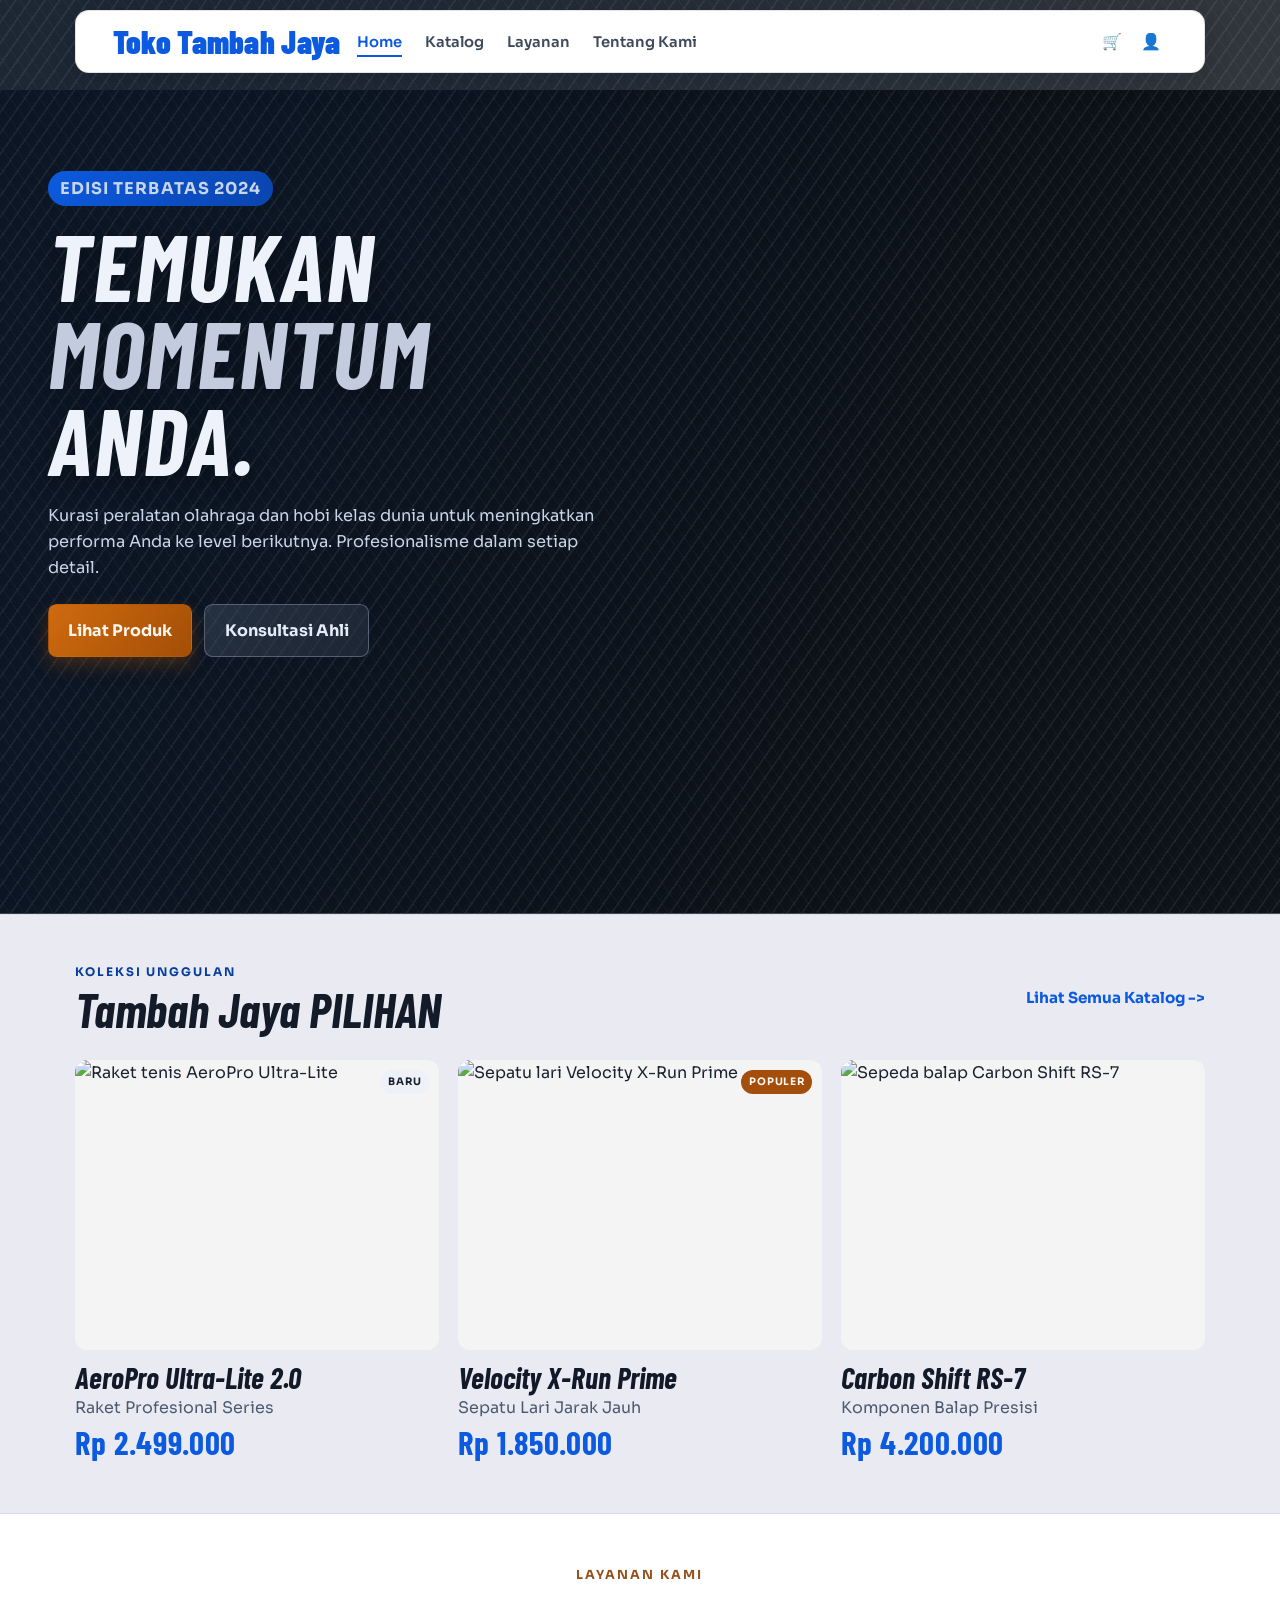
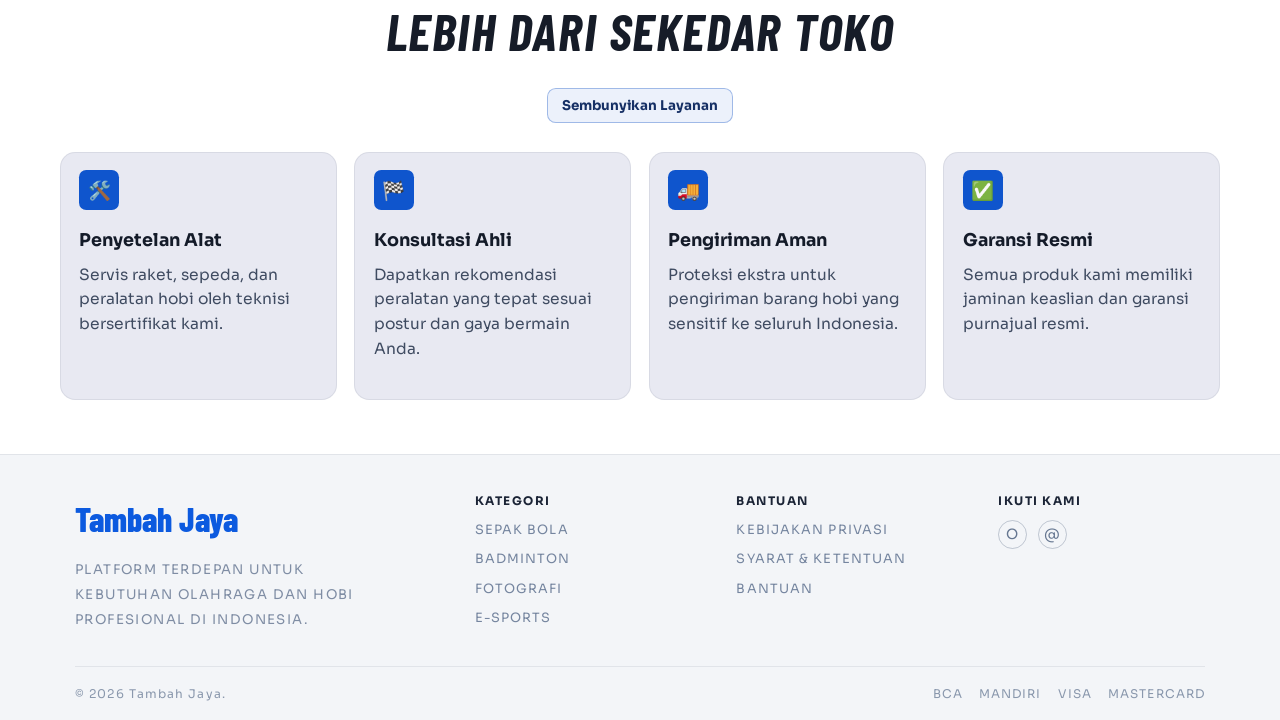
==== commit a4ace157: "rename" ====
--- a/index.html
+++ b/index.html
@@ -15,7 +15,7 @@
   <body>
     <header id="home" class="hero">
       <nav class="navbar container">
-        <h1 class="logo">PERFORMA</h1>
+        <h1 class="logo">Toko Tambah Jaya</h1>
         <div class="nav-main">
           <ul class="menu">
             <li><a href="#home" class="active">Home</a></li>
@@ -54,7 +54,7 @@
           <div class="featured-head">
             <div>
               <p class="featured-label">KOLEKSI UNGGULAN</p>
-              <h3>PERFORMA PILIHAN</h3>
+              <h3>Tambah Jaya PILIHAN</h3>
             </div>
             <a class="featured-link" href="katalog.html">Lihat Semua Katalog <span aria-hidden="true">-></span></a>
           </div>
@@ -150,9 +150,9 @@
     <footer class="footer" id="tentang">
       <div class="container footer-main">
         <div class="footer-brand">
-          <h4>PERFORMA</h4>
+          <h4>Tambah Jaya</h4>
           <p>
-            PERFORMANCE CURATED. PLATFORM TERDEPAN UNTUK KEBUTUHAN OLAHRAGA DAN HOBI
+            PLATFORM TERDEPAN UNTUK KEBUTUHAN OLAHRAGA DAN HOBI
             PROFESIONAL DI INDONESIA.
           </p>
         </div>
@@ -182,7 +182,7 @@
       </div>
 
       <div class="container footer-bottom">
-        <p>&copy; 2024 PERFORMA INDONESIA. PERFORMANCE CURATED.</p>
+        <p>&copy; 2026 Tambah Jaya.</p>
         <div class="payment-list">
           <span>BCA</span>
           <span>MANDIRI</span>
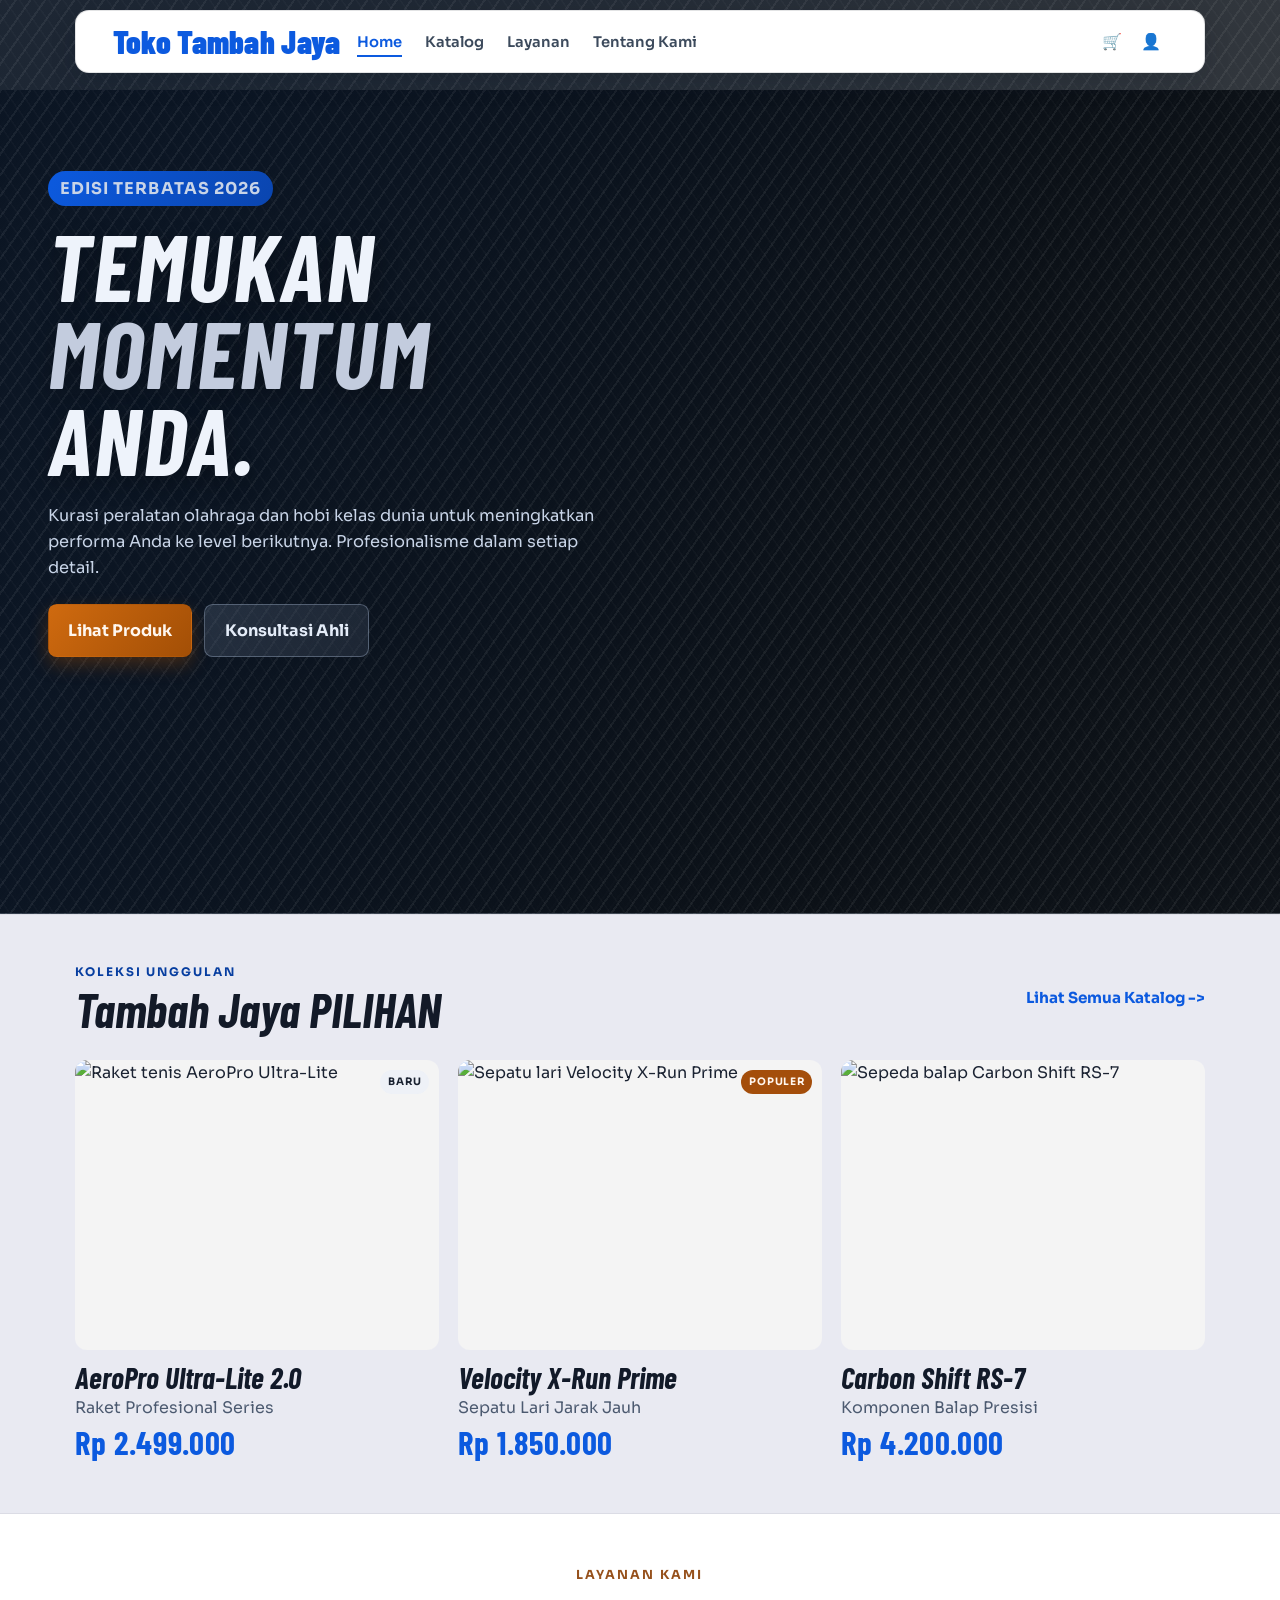
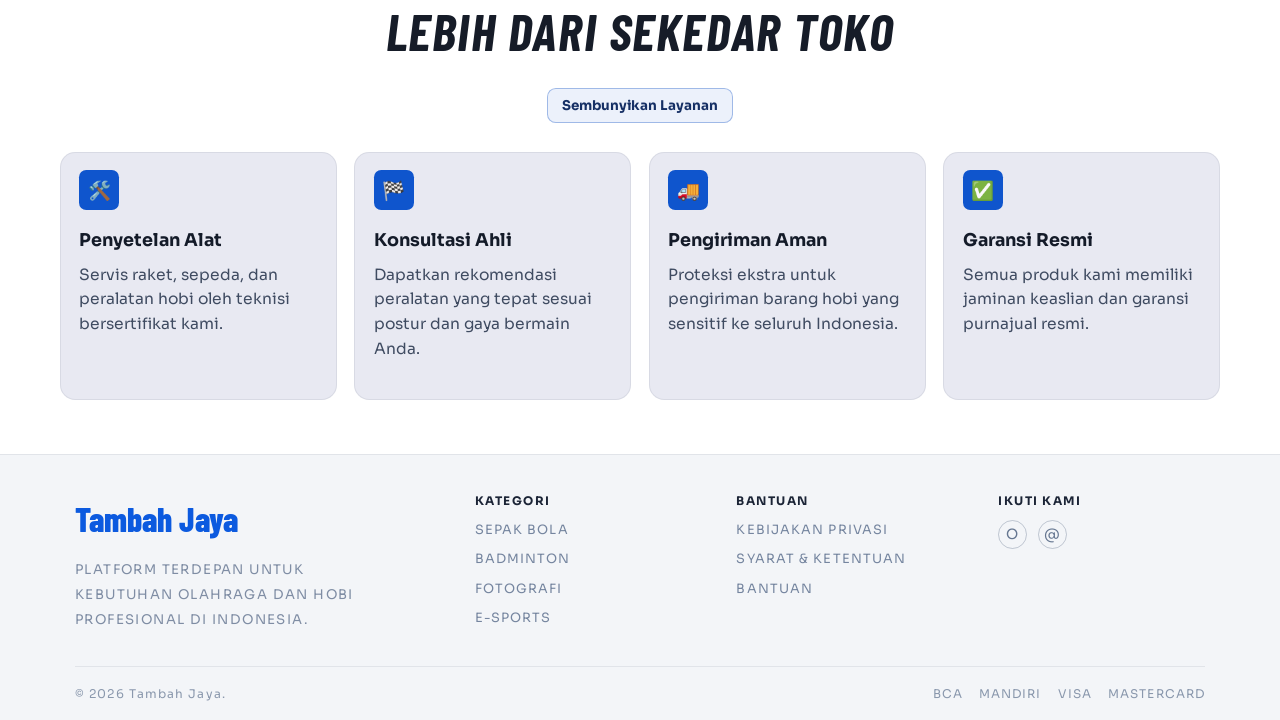
==== commit 9fed85f5: "edit tahun" ====
--- a/index.html
+++ b/index.html
@@ -31,7 +31,7 @@
       </nav>
 
       <section class="hero-content container">
-        <p class="label">EDISI TERBATAS 2024</p>
+        <p class="label">EDISI TERBATAS 2026</p>
         <h2>
           <span>TEMUKAN</span>
           <span class="highlight">MOMENTUM</span>
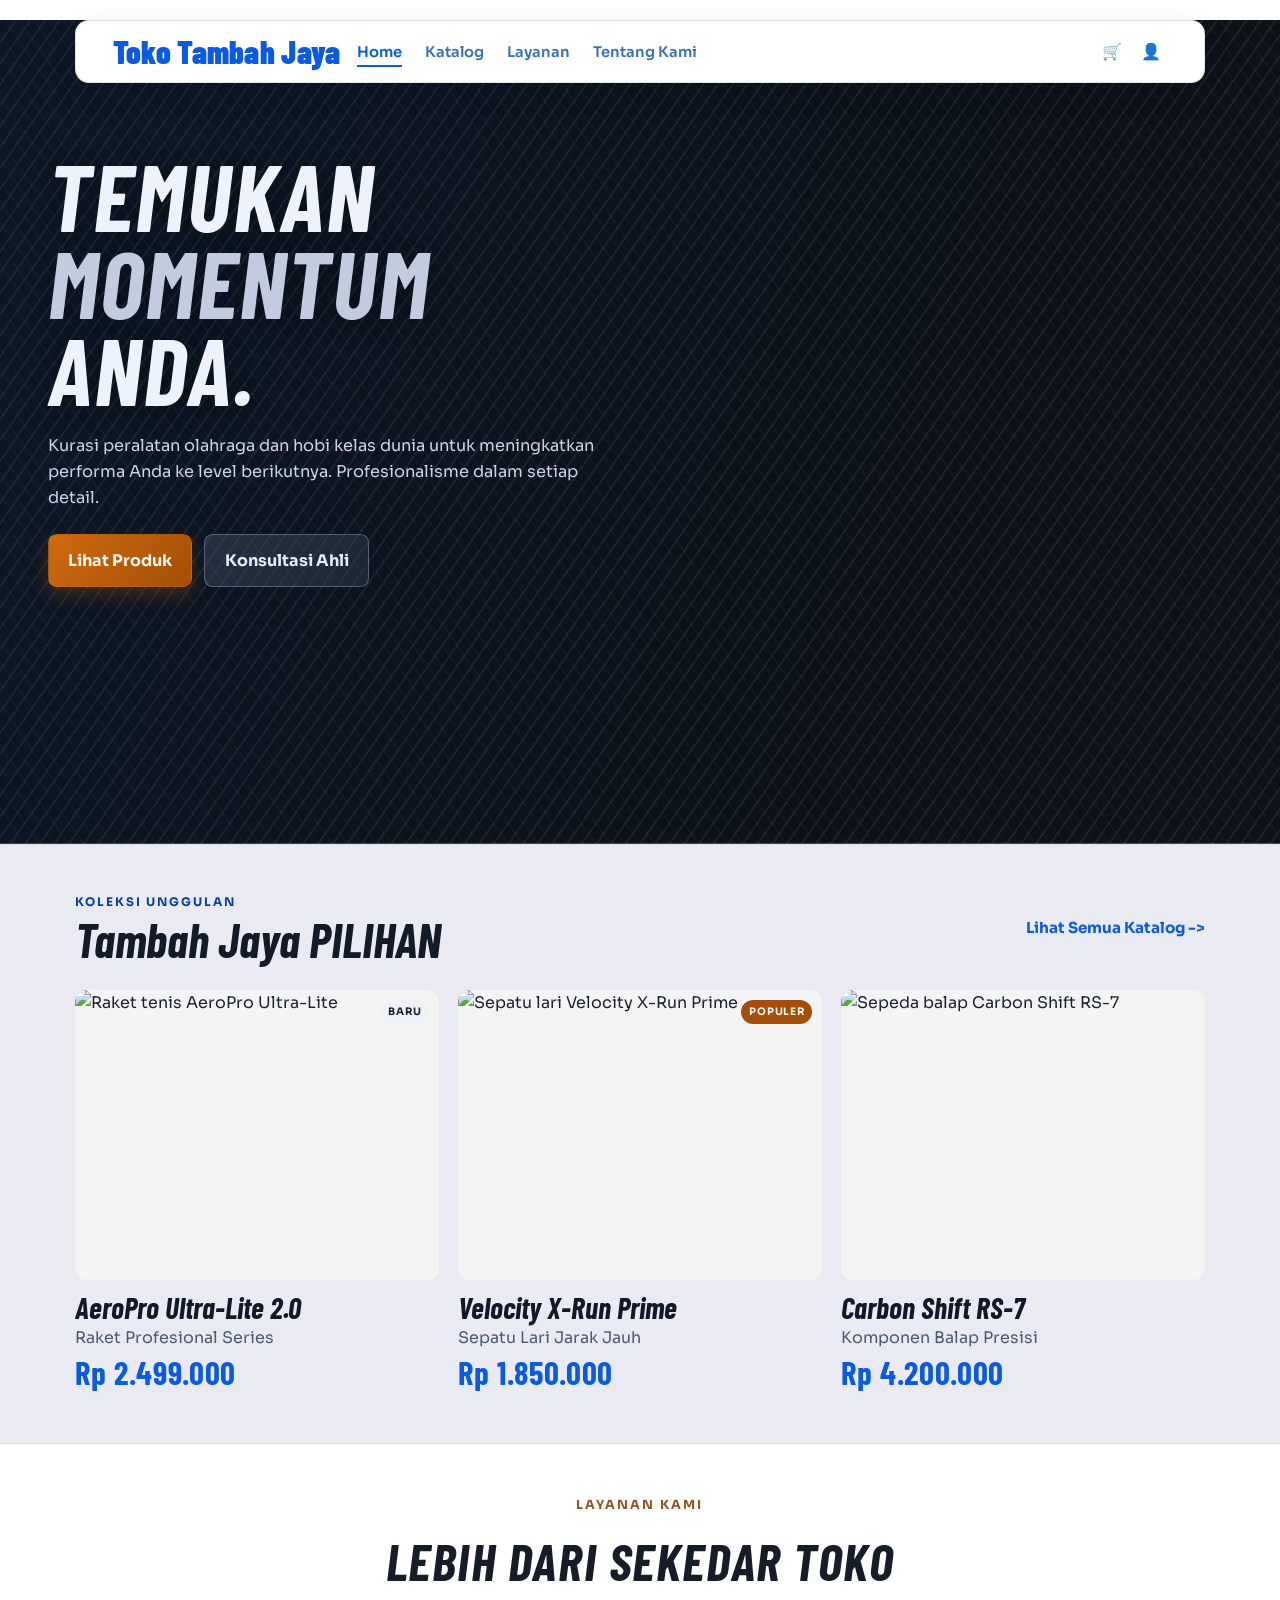
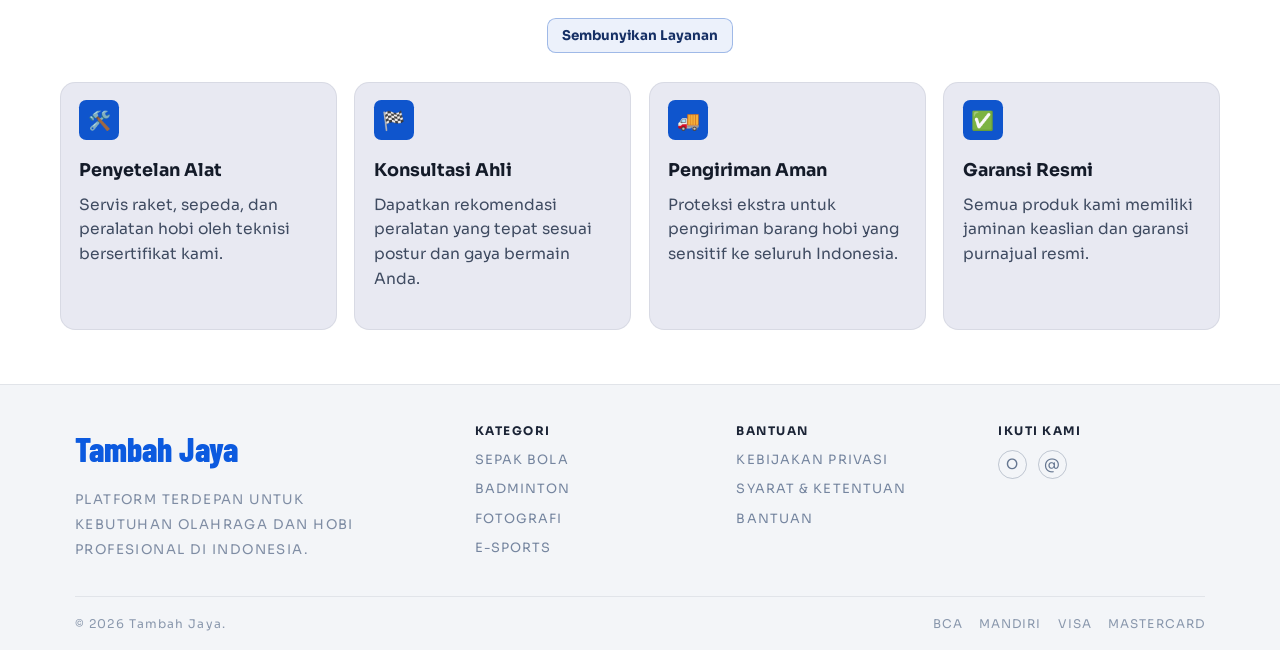
==== commit b898ae91: "edit tampilan" ====
--- a/index.html
+++ b/index.html
@@ -31,7 +31,7 @@
       </nav>
 
       <section class="hero-content container">
-        <p class="label">EDISI TERBATAS 2026</p>
+        <p class="label is-spacer" aria-hidden="true">EDISI TERBATAS 2026</p>
         <h2>
           <span>TEMUKAN</span>
           <span class="highlight">MOMENTUM</span>
--- a/style.css
+++ b/style.css
@@ -20,6 +20,7 @@
 }
 
 body {
+  --top-gap-cut: 20px;
   margin: 0;
   font-family: "Sora", sans-serif;
   color: #e5edf8;
@@ -40,8 +41,20 @@
     ),
     linear-gradient(110deg, rgba(10, 20, 34, 0.92) 15%, rgba(3, 8, 14, 0.8) 70%);
   line-height: 1.6;
-  padding-top: 90px;
+  padding-top: var(--top-gap-cut);
   overflow-x: hidden;
+}
+
+body::before {
+  content: "";
+  position: fixed;
+  top: 0;
+  left: 0;
+  right: 0;
+  height: var(--top-gap-cut);
+  background: #ffffff;
+  z-index: 30;
+  pointer-events: none;
 }
 
 .container {
@@ -86,7 +99,7 @@
   gap: 1rem;
   padding: 0.9rem clamp(1rem, 3vw, 2.3rem);
   position: fixed;
-  top: 10px;
+  
   left: 50%;
   transform: translateX(-50%);
   width: min(1130px, 92%);
@@ -122,7 +135,7 @@
 }
 
 .menu a {
-  color: #3c4a5c;
+  color: #386fb8;
   text-decoration: none;
   font-weight: 600;
   font-size: 0.92rem;
@@ -185,6 +198,10 @@
   padding: 0.28rem 0.72rem;
 }
 
+.label.is-spacer {
+  visibility: hidden;
+}
+
 .hero-content h2 {
   margin: 1rem 0 0;
   font-family: "Barlow Condensed", sans-serif;
@@ -701,7 +718,7 @@
 
 @media (max-width: 900px) {
   body {
-    padding-top: 128px;
+    --top-gap-cut: 128px;
   }
 
   .navbar {
